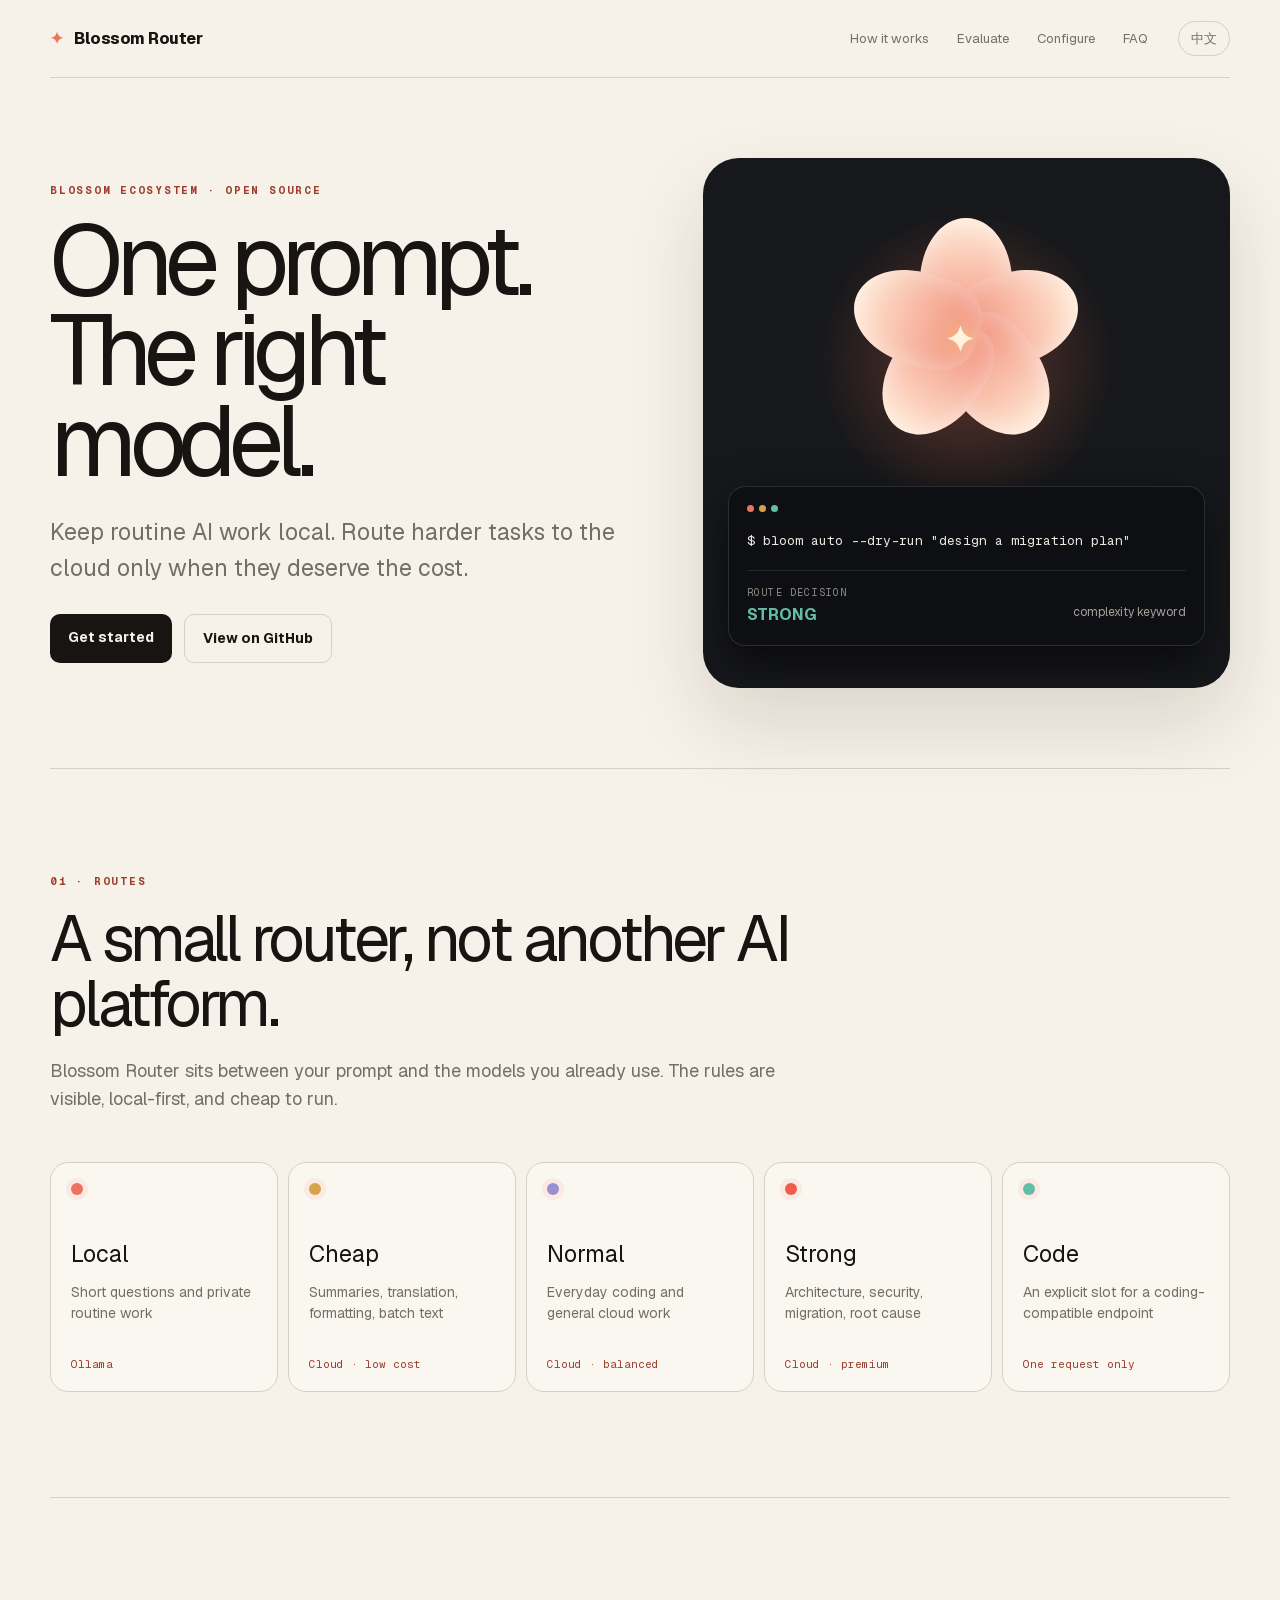
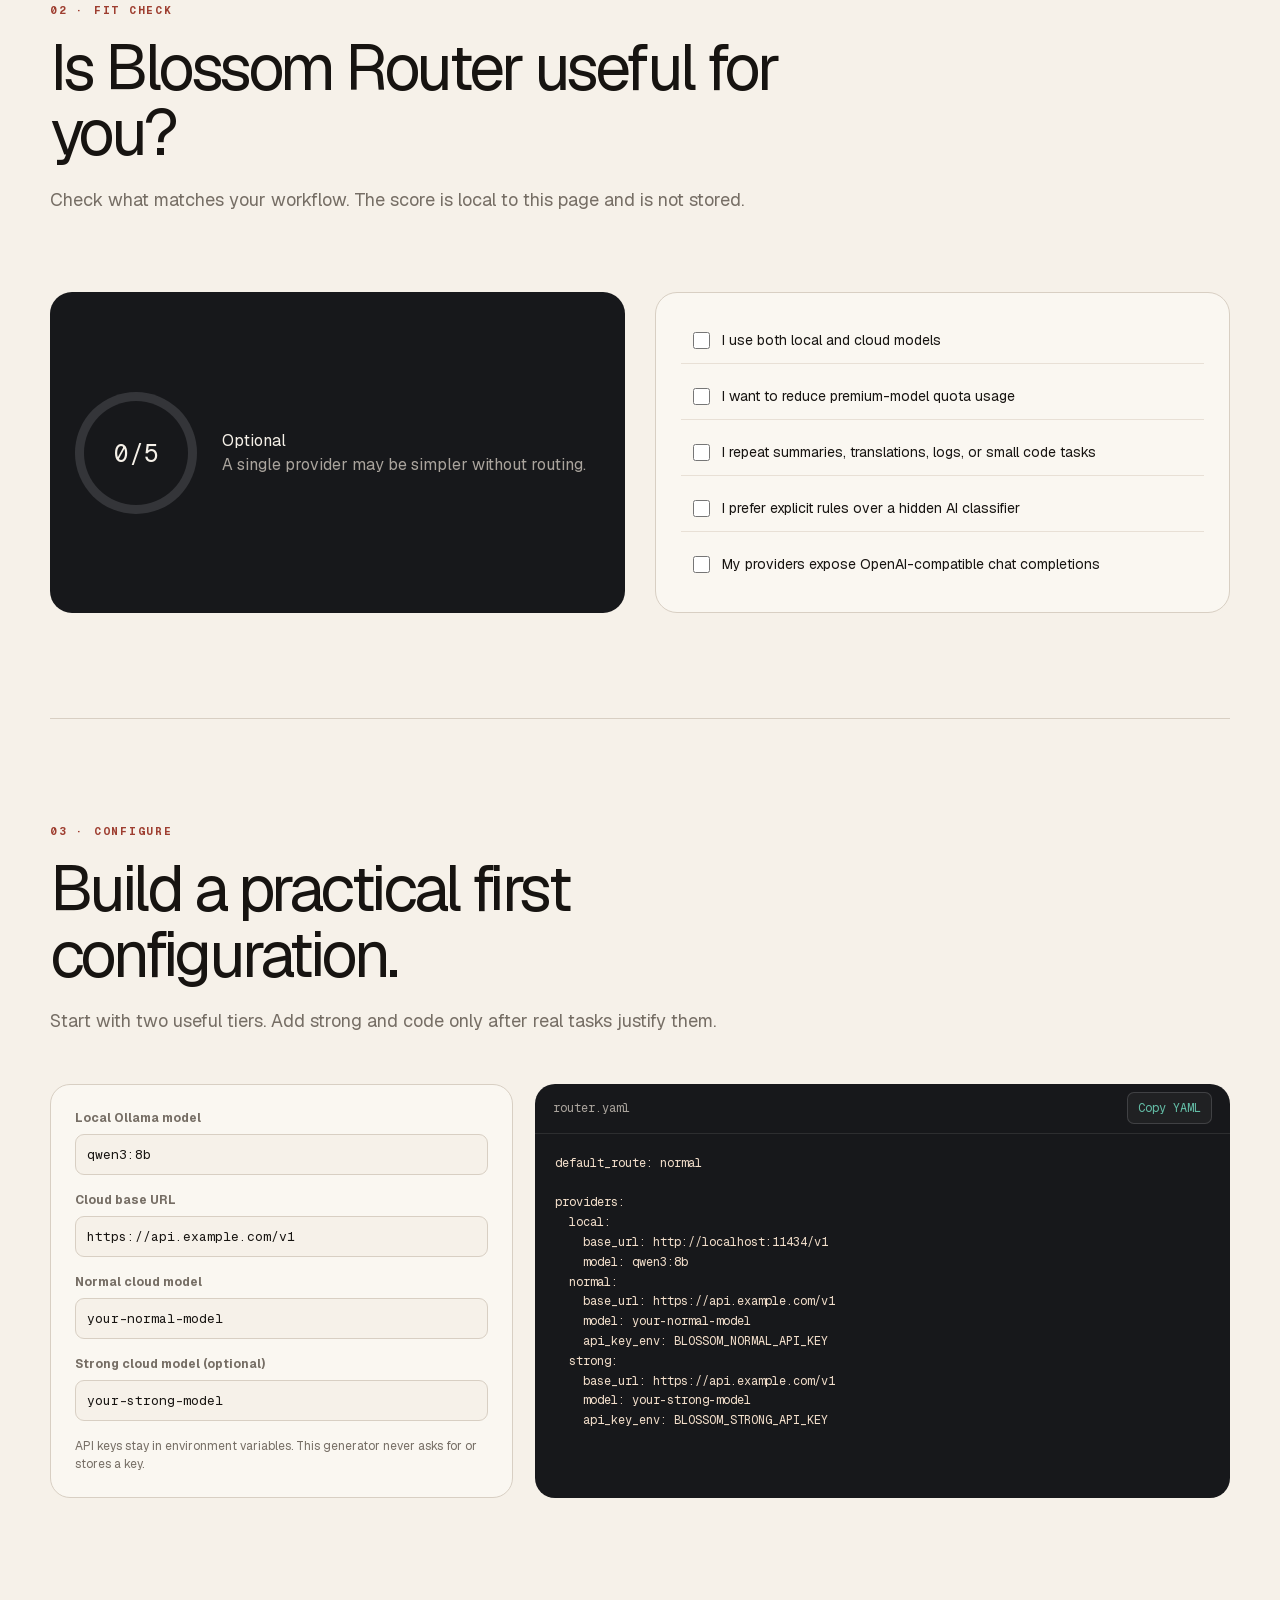
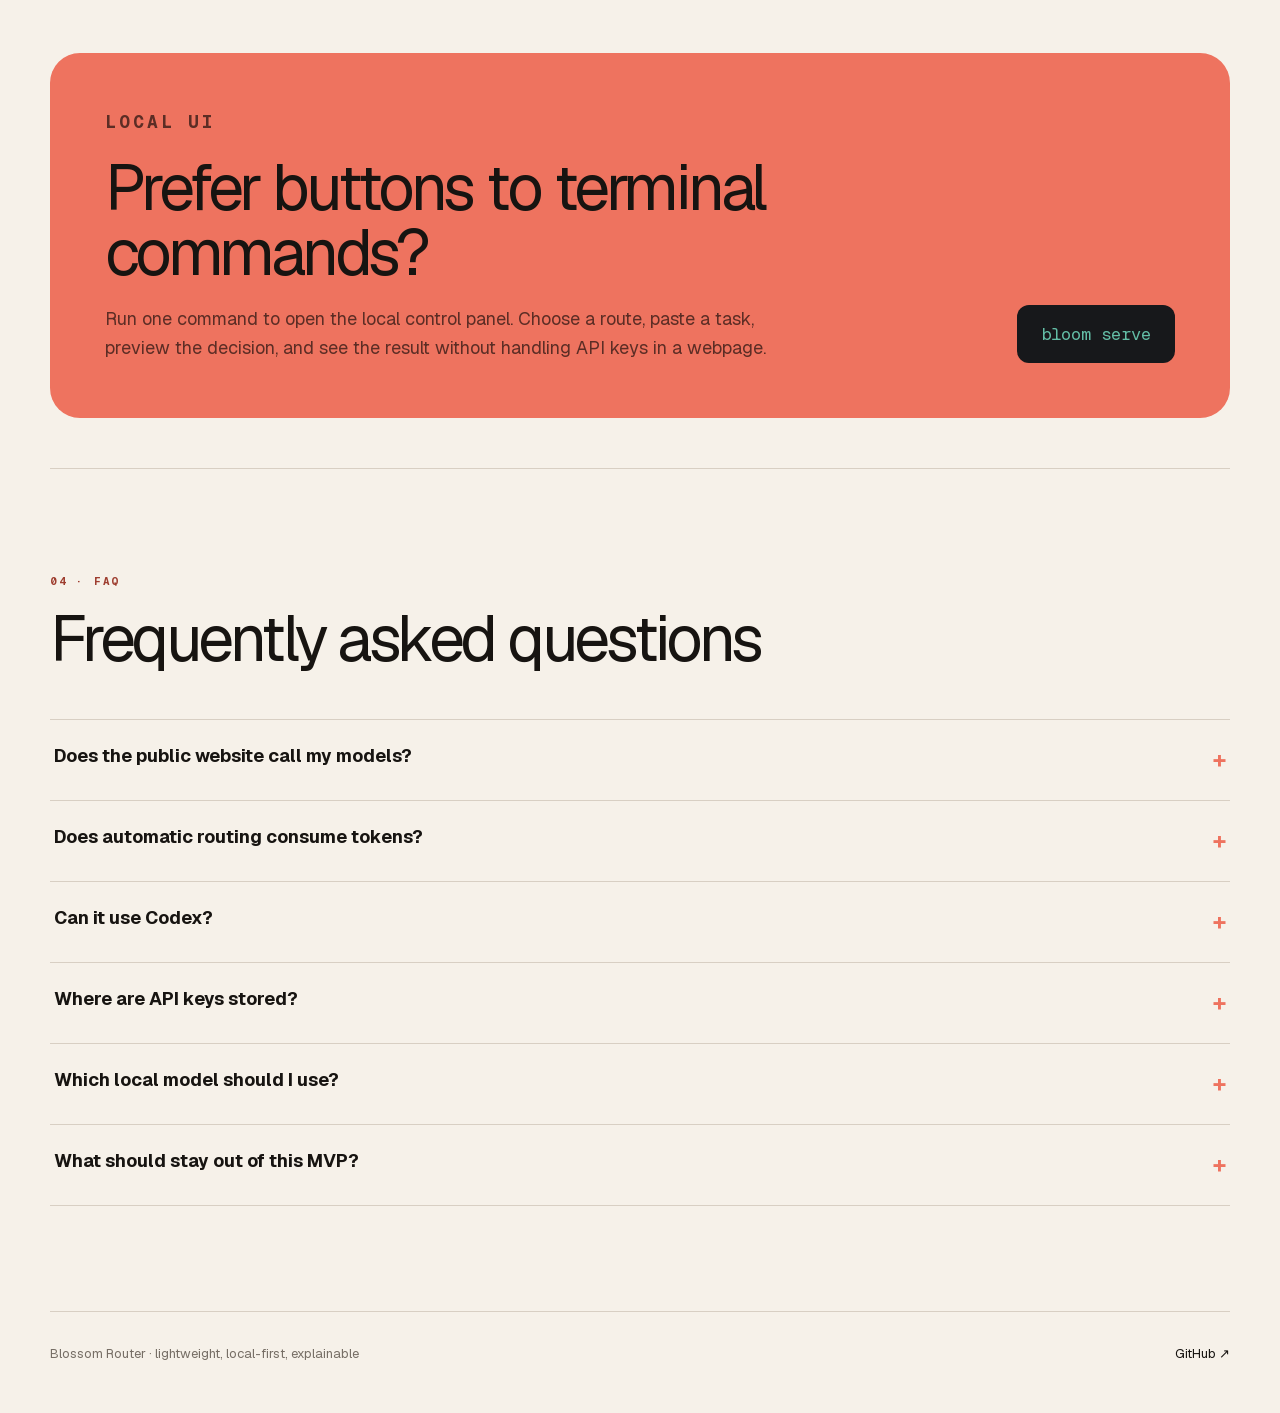
==== blossom-router/index.html @ 324991b4 "Publish Blossom Router project site" ====
<!DOCTYPE html><html lang="en"><head><meta charSet="utf-8"/><meta name="viewport" content="width=device-width, initial-scale=1"/><link rel="stylesheet" href="/blossom-router/assets/static/css/index.DLilrdnO.css" data-rsc-css-href="/blossom-router/assets/static/css/index.DLilrdnO.css" data-precedence="vite-rsc/importer-resources"/><link rel="modulepreload" fetchPriority="low" href="/blossom-router/assets/static/chunks/index-CbzUiJne.js"/><script src="/blossom-router/assets/static/chunks/rolldown-runtime-C60lm6uB.js" type="module" async=""></script><script src="/blossom-router/assets/static/chunks/framework-BgSIrAUN.js" type="module" async=""></script><link rel="modulepreload" href="/blossom-router/assets/static/chunks/layout-segment-context-Cdp6AWj8.js" crossorigin=""/><link rel="modulepreload" href="/blossom-router/assets/static/chunks/SitePage-BRQDLOly.js" crossorigin=""/><title>Blossom Router — One prompt. The right model.</title><meta name="description" content="A lightweight, local-first CLI that routes AI prompts across Ollama and configurable cloud models."/><meta property="og:title" content="Blossom Router"/><meta property="og:description" content="Route everyday AI work wisely."/><meta property="og:type" content="website"/><meta property="og:image" content="https://alanthssss.github.io/blossom-router/og.png"/><meta name="twitter:card" content="summary_large_image"/><meta name="twitter:title" content="Blossom Router"/><meta name="twitter:description" content="One prompt. The right model."/><meta name="twitter:image" content="https://alanthssss.github.io/blossom-router/og.png"/><script>Object.assign(((self[Symbol.for("vinext.navigationRuntime")]??={bootstrap:{routeManifest:null},functions:{}}).bootstrap.rsc??={rsc:[]}),{params:{},nav:{"pathname":"/","searchParams":[]}})</script><link rel="modulepreload" href="/blossom-router/assets/static/chunks/index-CbzUiJne.js" />
<link rel="preload" href="/blossom-router/assets/static/_vinext_fonts/geist-8ac0455e797f/geist-98bbbccb.woff2" as="font" type="font/woff2" crossorigin />
<link rel="preload" href="/blossom-router/assets/static/_vinext_fonts/geist-mono-00e989178794/geist-mono-013b2f2f.woff2" as="font" type="font/woff2" crossorigin />
<style data-vinext-fonts>/* cyrillic-ext */
@font-face {
  font-family: 'Geist';
  font-style: normal;
  font-weight: 100 900;
  font-display: swap;
  src: url(/blossom-router/assets/static/_vinext_fonts/geist-8ac0455e797f/geist-ff2310f5.woff2) format('woff2');
  unicode-range: U+0460-052F, U+1C80-1C8A, U+20B4, U+2DE0-2DFF, U+A640-A69F, U+FE2E-FE2F;
}
/* cyrillic */
@font-face {
  font-family: 'Geist';
  font-style: normal;
  font-weight: 100 900;
  font-display: swap;
  src: url(/blossom-router/assets/static/_vinext_fonts/geist-8ac0455e797f/geist-875ccdd4.woff2) format('woff2');
  unicode-range: U+0301, U+0400-045F, U+0490-0491, U+04B0-04B1, U+2116;
}
/* vietnamese */
@font-face {
  font-family: 'Geist';
  font-style: normal;
  font-weight: 100 900;
  font-display: swap;
  src: url(/blossom-router/assets/static/_vinext_fonts/geist-8ac0455e797f/geist-52306abf.woff2) format('woff2');
  unicode-range: U+0102-0103, U+0110-0111, U+0128-0129, U+0168-0169, U+01A0-01A1, U+01AF-01B0, U+0300-0301, U+0303-0304, U+0308-0309, U+0323, U+0329, U+1EA0-1EF9, U+20AB;
}
/* latin-ext */
@font-face {
  font-family: 'Geist';
  font-style: normal;
  font-weight: 100 900;
  font-display: swap;
  src: url(/blossom-router/assets/static/_vinext_fonts/geist-8ac0455e797f/geist-001175b1.woff2) format('woff2');
  unicode-range: U+0100-02BA, U+02BD-02C5, U+02C7-02CC, U+02CE-02D7, U+02DD-02FF, U+0304, U+0308, U+0329, U+1D00-1DBF, U+1E00-1E9F, U+1EF2-1EFF, U+2020, U+20A0-20AB, U+20AD-20C0, U+2113, U+2C60-2C7F, U+A720-A7FF;
}
/* latin */
@font-face {
  font-family: 'Geist';
  font-style: normal;
  font-weight: 100 900;
  font-display: swap;
  src: url(/blossom-router/assets/static/_vinext_fonts/geist-8ac0455e797f/geist-98bbbccb.woff2) format('woff2');
  unicode-range: U+0000-00FF, U+0131, U+0152-0153, U+02BB-02BC, U+02C6, U+02DA, U+02DC, U+0304, U+0308, U+0329, U+2000-206F, U+20AC, U+2122, U+2191, U+2193, U+2212, U+2215, U+FEFF, U+FFFD;
}

@font-face {
  font-family: 'Geist Fallback';
  src: local("Arial");
  ascent-override: 95.94%;
  descent-override: 28.16%;
  line-gap-override: 0.00%;
  size-adjust: 104.76%;
}

.__font_geist_1x7d0xu { font-family: 'Geist', 'Geist Fallback'; font-style: normal; }

.__variable_geist_1x7d0xu { --font-sans: 'Geist', 'Geist Fallback'; }

/* cyrillic-ext */
@font-face {
  font-family: 'Geist Mono';
  font-style: normal;
  font-weight: 100 900;
  font-display: swap;
  src: url(/blossom-router/assets/static/_vinext_fonts/geist-mono-00e989178794/geist-mono-f6b33328.woff2) format('woff2');
  unicode-range: U+0460-052F, U+1C80-1C8A, U+20B4, U+2DE0-2DFF, U+A640-A69F, U+FE2E-FE2F;
}
/* cyrillic */
@font-face {
  font-family: 'Geist Mono';
  font-style: normal;
  font-weight: 100 900;
  font-display: swap;
  src: url(/blossom-router/assets/static/_vinext_fonts/geist-mono-00e989178794/geist-mono-44e03052.woff2) format('woff2');
  unicode-range: U+0301, U+0400-045F, U+0490-0491, U+04B0-04B1, U+2116;
}
/* symbols2 */
@font-face {
  font-family: 'Geist Mono';
  font-style: normal;
  font-weight: 100 900;
  font-display: swap;
  src: url(/blossom-router/assets/static/_vinext_fonts/geist-mono-00e989178794/geist-mono-0638449e.woff2) format('woff2');
  unicode-range: U+2000-2001, U+2004-2008, U+200A, U+23B8-23BD, U+2500-259F;
}
/* vietnamese */
@font-face {
  font-family: 'Geist Mono';
  font-style: normal;
  font-weight: 100 900;
  font-display: swap;
  src: url(/blossom-router/assets/static/_vinext_fonts/geist-mono-00e989178794/geist-mono-971fb274.woff2) format('woff2');
  unicode-range: U+0102-0103, U+0110-0111, U+0128-0129, U+0168-0169, U+01A0-01A1, U+01AF-01B0, U+0300-0301, U+0303-0304, U+0308-0309, U+0323, U+0329, U+1EA0-1EF9, U+20AB;
}
/* latin-ext */
@font-face {
  font-family: 'Geist Mono';
  font-style: normal;
  font-weight: 100 900;
  font-display: swap;
  src: url(/blossom-router/assets/static/_vinext_fonts/geist-mono-00e989178794/geist-mono-44745446.woff2) format('woff2');
  unicode-range: U+0100-02BA, U+02BD-02C5, U+02C7-02CC, U+02CE-02D7, U+02DD-02FF, U+0304, U+0308, U+0329, U+1D00-1DBF, U+1E00-1E9F, U+1EF2-1EFF, U+2020, U+20A0-20AB, U+20AD-20C0, U+2113, U+2C60-2C7F, U+A720-A7FF;
}
/* latin */
@font-face {
  font-family: 'Geist Mono';
  font-style: normal;
  font-weight: 100 900;
  font-display: swap;
  src: url(/blossom-router/assets/static/_vinext_fonts/geist-mono-00e989178794/geist-mono-013b2f2f.woff2) format('woff2');
  unicode-range: U+0000-00FF, U+0131, U+0152-0153, U+02BB-02BC, U+02C6, U+02DA, U+02DC, U+0304, U+0308, U+0329, U+2000-206F, U+20AC, U+2122, U+2191, U+2193, U+2212, U+2215, U+FEFF, U+FFFD;
}

@font-face {
  font-family: 'Geist Mono Fallback';
  src: local("Arial");
  ascent-override: 74.67%;
  descent-override: 21.92%;
  line-gap-override: 0.00%;
  size-adjust: 134.59%;
}

.__font_geist_mono_0f4jdpq { font-family: 'Geist Mono', 'Geist Mono Fallback'; font-style: normal; }

.__variable_geist_mono_0f4jdpq { --font-mono: 'Geist Mono', 'Geist Mono Fallback'; }
</style>
</head><body class="__variable_geist_1x7d0xu __variable_geist_mono_0f4jdpq"><main><nav class="nav shell"><a class="brand" href="/blossom-router/"><span>✦</span> Blossom Router</a><div class="navlinks"><a href="#how">How it works</a><a href="#evaluate">Evaluate</a><a href="#configure">Configure</a><a href="#faq">FAQ</a></div><a class="language" href="/blossom-router/zh/">中文</a></nav><section class="hero shell"><div class="hero-copy"><p class="eyebrow">BLOSSOM ECOSYSTEM · OPEN SOURCE</p><h1><span>One prompt.</span><span>The right model.</span></h1><p class="lead">Keep routine AI work local. Route harder tasks to the cloud only when they deserve the cost.</p><div class="hero-actions"><a class="button primary" href="#configure">Get started</a><a class="button secondary" href="https://github.com/keyscome/blossom-router">View on GitHub</a></div></div><div class="route-demo"><div class="flower" aria-hidden="true"><i></i><i></i><i></i><i></i><i></i><b>✦</b></div><div class="terminal"><div class="terminal-top"><span></span><span></span><span></span></div><code>$ <!-- -->bloom auto --dry-run &quot;design a migration plan&quot;</code><div class="decision"><small>ROUTE DECISION</small><strong>strong</strong><span>complexity keyword</span></div></div></div></section><section id="how" class="section shell"><div class="section-heading"><p class="eyebrow">01 · ROUTES</p><h2>A small router, not another AI platform.</h2><p>Blossom Router sits between your prompt and the models you already use. The rules are visible, local-first, and cheap to run.</p></div><div class="route-grid"><article><span class="route-dot r0"></span><h3>Local</h3><p>Short questions and private routine work</p><small>Ollama</small></article><article><span class="route-dot r1"></span><h3>Cheap</h3><p>Summaries, translation, formatting, batch text</p><small>Cloud · low cost</small></article><article><span class="route-dot r2"></span><h3>Normal</h3><p>Everyday coding and general cloud work</p><small>Cloud · balanced</small></article><article><span class="route-dot r3"></span><h3>Strong</h3><p>Architecture, security, migration, root cause</p><small>Cloud · premium</small></article><article><span class="route-dot r4"></span><h3>Code</h3><p>An explicit slot for a coding-compatible endpoint</p><small>One request only</small></article></div></section><section id="evaluate" class="section shell split"><div class="section-heading"><p class="eyebrow">02 · FIT CHECK</p><h2>Is Blossom Router useful for you?</h2><p>Check what matches your workflow. The score is local to this page and is not stored.</p></div><div class="score-card"><div class="score-ring" style="--score:0%"><strong>0<!-- -->/5</strong></div><div><h3>Optional</h3><p>A single provider may be simpler without routing.</p></div></div><div class="checklist"><label><input type="checkbox"/><span>I use both local and cloud models</span></label><label><input type="checkbox"/><span>I want to reduce premium-model quota usage</span></label><label><input type="checkbox"/><span>I repeat summaries, translations, logs, or small code tasks</span></label><label><input type="checkbox"/><span>I prefer explicit rules over a hidden AI classifier</span></label><label><input type="checkbox"/><span>My providers expose OpenAI-compatible chat completions</span></label></div></section><section id="configure" class="section shell"><div class="section-heading"><p class="eyebrow">03 · CONFIGURE</p><h2>Build a practical first configuration.</h2><p>Start with two useful tiers. Add strong and code only after real tasks justify them.</p></div><div class="config-grid"><div class="config-form"><label>Local Ollama model<input value="qwen3:8b"/></label><label>Cloud base URL<input value="https://api.example.com/v1"/></label><label>Normal cloud model<input value="your-normal-model"/></label><label>Strong cloud model (optional)<input value="your-strong-model"/></label><p>API keys stay in environment variables. This generator never asks for or stores a key.</p></div><div class="code-card"><div class="code-head"><span>router.yaml</span><button>Copy YAML</button></div><pre>default_route: normal

providers:
  local:
    base_url: http://localhost:11434/v1
    model: qwen3:8b
  normal:
    base_url: https://api.example.com/v1
    model: your-normal-model
    api_key_env: BLOSSOM_NORMAL_API_KEY
  strong:
    base_url: https://api.example.com/v1
    model: your-strong-model
    api_key_env: BLOSSOM_STRONG_API_KEY</pre></div></div></section><section class="local-ui shell"><div><p class="eyebrow">LOCAL UI</p><h2>Prefer buttons to terminal commands?</h2><p>Run one command to open the local control panel. Choose a route, paste a task, preview the decision, and see the result without handling API keys in a webpage.</p></div><code>bloom serve</code></section><section id="faq" class="section shell"><div class="section-heading"><p class="eyebrow">04 · FAQ</p><h2>Frequently asked questions</h2></div><div class="faq-list"><details><summary>Does the public website call my models?</summary><p>No. The public site only explains and generates configuration text. Run bloom serve for the local operating UI.</p></details><details><summary>Does automatic routing consume tokens?</summary><p>No. The MVP uses deterministic keyword and length rules. Dry-run never calls a provider.</p></details><details><summary>Can it use Codex?</summary><p>The code slot accepts a configurable OpenAI-compatible chat-completions endpoint. It does not assume a proprietary transport.</p></details><details><summary>Where are API keys stored?</summary><p>Use environment variables referenced by api_key_env. Keys are not compiled into bloom or exposed to the browser UI.</p></details><details><summary>Which local model should I use?</summary><p>Choose a Qwen or other Ollama model that fits your Mac memory. Use a model you already run reliably before chasing benchmarks.</p></details><details><summary>What should stay out of this MVP?</summary><p>RAG, MCP, databases, agent frameworks, hidden retries, and automatic fallback remain deferred until actual usage proves a need.</p></details></div></section><footer class="shell"><span>Blossom Router · lightweight, local-first, explainable</span><a href="https://github.com/keyscome/blossom-router">GitHub ↗</a></footer></main><script type="module" src="/blossom-router/assets/static/chunks/index-CbzUiJne.js" id="_R_" async=""></script><script>((self[Symbol.for("vinext.navigationRuntime")]??={bootstrap:{routeManifest:null},functions:{}}).bootstrap.rsc??={rsc:[]}).rsc.push("2:I[\"8c0f216c4604\",[],\"Children\",1]\n")</script><script>((self[Symbol.for("vinext.navigationRuntime")]??={bootstrap:{routeManifest:null},functions:{}}).bootstrap.rsc??={rsc:[]}).rsc.push("3:I[\"593f344dc510\",[],\"GlobalErrorBoundary\",1]\n")</script><script>((self[Symbol.for("vinext.navigationRuntime")]??={bootstrap:{routeManifest:null},functions:{}}).bootstrap.rsc??={rsc:[]}).rsc.push("4:I[\"0b874ad30386\",[],\"default\",1]\n")</script><script>((self[Symbol.for("vinext.navigationRuntime")]??={bootstrap:{routeManifest:null},functions:{}}).bootstrap.rsc??={rsc:[]}).rsc.push("5:I[\"593f344dc510\",[],\"ErrorBoundary\",1]\n")</script><script>((self[Symbol.for("vinext.navigationRuntime")]??={bootstrap:{routeManifest:null},functions:{}}).bootstrap.rsc??={rsc:[]}).rsc.push("6:I[\"15c18cfaeeff\",[],\"LayoutSegmentProvider\",1]\n")</script><script>((self[Symbol.for("vinext.navigationRuntime")]??={bootstrap:{routeManifest:null},functions:{}}).bootstrap.rsc??={rsc:[]}).rsc.push("7:I[\"8c0f216c4604\",[],\"Slot\",1]\n")</script><script>((self[Symbol.for("vinext.navigationRuntime")]??={bootstrap:{routeManifest:null},functions:{}}).bootstrap.rsc??={rsc:[]}).rsc.push("8:I[\"9276801271d6\",[],\"AppRouterScrollTarget\",1]\n")</script><script>((self[Symbol.for("vinext.navigationRuntime")]??={bootstrap:{routeManifest:null},functions:{}}).bootstrap.rsc??={rsc:[]}).rsc.push("9:I[\"593f344dc510\",[],\"RedirectBoundary\",1]\n")</script><script>((self[Symbol.for("vinext.navigationRuntime")]??={bootstrap:{routeManifest:null},functions:{}}).bootstrap.rsc??={rsc:[]}).rsc.push(":HL[\"/blossom-router/assets/static/css/index.DLilrdnO.css\",\"style\"     ]\n")</script><script>((self[Symbol.for("vinext.navigationRuntime")]??={bootstrap:{routeManifest:null},functions:{}}).bootstrap.rsc??={rsc:[]}).rsc.push("0:{\"__route\":\"route:/\",\"__interceptionContext\":null,\"__layoutIds\":[\"layout:/\"],\"__rootLayout\":\"/\",\"__sourcePage\":\"/page\",\"page:/\":\"$L1\",\"layout:/\":[[[[\"$\",\"link\",\"css:/blossom-router/assets/static/css/index.DLilrdnO.css\",{\"rel\":\"stylesheet\",\"precedence\":\"vite-rsc/importer-resources\",\"href\":\"/blossom-router/assets/static/css/index.DLilrdnO.css\",\"data-rsc-css-href\":\"/blossom-router/assets/static/css/index.DLilrdnO.css\"}],\"$undefined\"],[\"$\",\"html\",null,{\"lang\":\"en\",\"children\":[\"$\",\"body\",null,{\"className\":\"__variable_geist_1x7d0xu __variable_geist_mono_0f4jdpq\",\"children\":[\"$\",\"$L2\",null,{}]}]}]],null],\"route:/\":[[[\"$\",\"meta\",null,{\"charSet\":\"utf-8\"}],[[\"$\",\"title\",\"0\",{\"children\":\"Blossom Router — One prompt. The right model.\"}],[\"$\",\"meta\",\"1\",{\"name\":\"description\",\"content\":\"A lightweight, local-first CLI that routes AI prompts across Ollama and configurable cloud models.\"}],[\"$\",\"meta\",\"2\",{\"property\":\"og:title\",\"content\":\"Blossom Router\"}],[\"$\",\"meta\",\"3\",{\"property\":\"og:description\",\"content\":\"Route everyday AI work wisely.\"}],[\"$\",\"meta\",\"4\",{\"property\":\"og:type\",\"content\":\"website\"}],[\"$\",\"meta\",\"5\",{\"property\":\"og:image\",\"content\":\"https://alanthssss.github.io/blossom-router/og.png\"}],[\"$\",\"meta\",\"6\",{\"name\":\"twitter:card\",\"content\":\"summary_large_image\"}],[\"$\",\"meta\",\"7\",{\"name\":\"twitter:title\",\"content\":\"Blossom Router\"}],[\"$\",\"meta\",\"8\",{\"name\":\"twitter:description\",\"content\":\"One prompt. The right model.\"}],[\"$\",\"meta\",\"9\",{\"name\":\"twitter:image\",\"content\":\"https://alanthssss.github.io/blossom-router/og.png\"}]],[[\"$\",\"meta\",\"0\",{\"name\":\"viewport\",\"content\":\"width=device-width, initial-scale=1\"}]]],[\"$\",\"$L3\",null,{\"fallback\":\"$4\",\"children\":[\"$\",\"$L5\",null,{\"fallback\":\"$4\",\"children\":[\"$\",\"$L6\",null,{\"providerId\":\"layout:/\",\"segmentMap\":{\"children\":[]},\"children\":[\"$\",\"$L7\",null,{\"id\":\"layout:/\",\"parallelSlots\":\"$undefined\",\"children\":[\"$\",\"$L8\",null,{\"children\":[\"$\",\"$L9\",null,{\"children\":[[\"$\",\"$L6\",null,{\"providerId\":\"page:/\",\"segmentMap\":{\"children\":[\"__PAGE__\"]},\"children\":[\"$\",\"$L7\",null,{\"id\":\"page:/\"}]}],null]}]}]}]}]}]}],null,null],\"__layoutFlags\":{\"layout:/\":\"s\"},\"__artifactCompatibility\":{\"schemaVersion\":1,\"graphVersion\":\"app-route-graph:1177fd80f83fa7b0\",\"deploymentVersion\":\"a02fd859-e982-4a7d-9ae8-39836b4b7b36\",\"appElementsSchemaVersion\":1,\"rscPayloadSchemaVersion\":1,\"rootBoundaryId\":\"/\",\"renderEpoch\":null},\"__renderObservation\":{\"schemaVersion\":1,\"output\":{\"kind\":\"app-rsc\",\"mountedSlotsFingerprint\":null,\"renderEpoch\":null,\"rootBoundaryId\":\"/\",\"routeId\":\"route:/\"},\"completeness\":\"partial\",\"boundaryOutcome\":{\"kind\":\"unknown\"},\"requestApis\":[{\"kind\":\"connection\",\"status\":\"unknown\"},{\"kind\":\"cookies\",\"status\":\"unknown\"},{\"kind\":\"draftMode\",\"status\":\"unknown\"},{\"kind\":\"headers\",\"status\":\"unknown\"},{\"kind\":\"params\",\"status\":\"unknown\"},{\"kind\":\"searchParams\",\"status\":\"unknown\"}],\"dynamicFetches\":[],\"cacheTags\":[\"/\",\"_N_T_/\",\"_N_T_/index\",\"_N_T_/layout\",\"_N_T_/page\"],\"pathTags\":[\"/\"],\"cacheability\":\"unknown\",\"downgrade\":{\"target\":\"freshRender\",\"reasons\":[{\"code\":\"CP_DOWNGRADE_CACHEABILITY_UNKNOWN\",\"target\":\"freshRender\"},{\"code\":\"CP_DOWNGRADE_INCOMPLETE_OBSERVATION\",\"completeness\":\"partial\",\"target\":\"freshRender\"},{\"code\":\"CP_DOWNGRADE_UNKNOWN_REQUEST_API\",\"requestApi\":\"connection\",\"target\":\"freshRender\"},{\"code\":\"CP_DOWNGRADE_UNKNOWN_REQUEST_API\",\"requestApi\":\"cookies\",\"target\":\"freshRender\"},{\"code\":\"CP_DOWNGRADE_UNKNOWN_REQUEST_API\",\"requestApi\":\"draftMode\",\"target\":\"freshRender\"},{\"code\":\"CP_DOWNGRADE_UNKNOWN_REQUEST_API\",\"requestApi\":\"headers\",\"target\":\"freshRender\"},{\"code\":\"CP_DOWNGRADE_UNKNOWN_REQUEST_API\",\"requestApi\":\"params\",\"target\":\"freshRender\"},{\"code\":\"CP_DOWNGRADE_UNKNOWN_REQUEST_API\",\"requestApi\":\"searchParams\",\"target\":\"freshRender\"}],\"fallback\":{\"kind\":\"breakerFallback\",\"code\":\"CP_PRIVATE_DYNAMIC_DOWNGRADE\",\"mode\":\"renderFresh\",\"scope\":\"affectedOutput\",\"fields\":{\"reasonCodes\":[\"CP_DOWNGRADE_CACHEABILITY_UNKNOWN\",\"CP_DOWNGRADE_INCOMPLETE_OBSERVATION\",\"CP_DOWNGRADE_UNKNOWN_REQUEST_API\",\"CP_DOWNGRADE_UNKNOWN_REQUEST_API\",\"CP_DOWNGRADE_UNKNOWN_REQUEST_API\",\"CP_DOWNGRADE_UNKNOWN_REQUEST_API\",\"CP_DOWNGRADE_UNKNOWN_REQUEST_API\",\"CP_DOWNGRADE_UNKNOWN_REQUEST_API\"],\"target\":\"freshRender\"}},\"isPublicCacheCandidate\":false}}}\n")</script><script>((self[Symbol.for("vinext.navigationRuntime")]??={bootstrap:{routeManifest:null},functions:{}}).bootstrap.rsc??={rsc:[]}).rsc.push("a:I[\"46693a1ec2dd\",[],\"SitePage\",1]\n")</script><script>((self[Symbol.for("vinext.navigationRuntime")]??={bootstrap:{routeManifest:null},functions:{}}).bootstrap.rsc??={rsc:[]}).rsc.push("1:[\"$\",\"$La\",null,{\"locale\":\"en\"}]\n")</script><script>Object.assign(((self[Symbol.for("vinext.navigationRuntime")]??={bootstrap:{routeManifest:null},functions:{}}).bootstrap.rsc??={rsc:[]}),{"initialCacheKind":"static"});((self[Symbol.for("vinext.navigationRuntime")]??={bootstrap:{routeManifest:null},functions:{}}).bootstrap.rsc??={rsc:[]}).done=true</script></body></html>
---- blossom-router/assets/static/css/index.DLilrdnO.css ----
/*! tailwindcss v4.2.1 | MIT License | https://tailwindcss.com */
@layer theme{:root,:host{--font-sans:ui-sans-serif, system-ui, sans-serif, "Apple Color Emoji", "Segoe UI Emoji", "Segoe UI Symbol", "Noto Color Emoji";--font-mono:ui-monospace, SFMono-Regular, Menlo, Monaco, Consolas, "Liberation Mono", "Courier New", monospace;--spacing:.25rem;--default-font-family:var(--font-sans);--default-mono-font-family:var(--font-mono)}}@layer base{*,:after,:before{box-sizing:border-box;border:0 solid;margin:0;padding:0}::backdrop{box-sizing:border-box;border:0 solid;margin:0;padding:0}::file-selector-button{box-sizing:border-box;border:0 solid;margin:0;padding:0}html,:host{-webkit-text-size-adjust:100%;tab-size:4;line-height:1.5;font-family:var(--default-font-family,ui-sans-serif, system-ui, sans-serif, "Apple Color Emoji", "Segoe UI Emoji", "Segoe UI Symbol", "Noto Color Emoji");font-feature-settings:var(--default-font-feature-settings,normal);font-variation-settings:var(--default-font-variation-settings,normal);-webkit-tap-highlight-color:transparent}hr{height:0;color:inherit;border-top-width:1px}abbr:where([title]){-webkit-text-decoration:underline dotted;text-decoration:underline dotted}h1,h2,h3,h4,h5,h6{font-size:inherit;font-weight:inherit}a{color:inherit;-webkit-text-decoration:inherit;-webkit-text-decoration:inherit;-webkit-text-decoration:inherit;-webkit-text-decoration:inherit;text-decoration:inherit}b,strong{font-weight:bolder}code,kbd,samp,pre{font-family:var(--default-mono-font-family,ui-monospace, SFMono-Regular, Menlo, Monaco, Consolas, "Liberation Mono", "Courier New", monospace);font-feature-settings:var(--default-mono-font-feature-settings,normal);font-variation-settings:var(--default-mono-font-variation-settings,normal);font-size:1em}small{font-size:80%}sub,sup{vertical-align:baseline;font-size:75%;line-height:0;position:relative}sub{bottom:-.25em}sup{top:-.5em}table{text-indent:0;border-color:inherit;border-collapse:collapse}:-moz-focusring{outline:auto}progress{vertical-align:baseline}summary{display:list-item}ol,ul,menu{list-style:none}img,svg,video,canvas,audio,iframe,embed,object{vertical-align:middle;display:block}img,video{max-width:100%;height:auto}button,input,select,optgroup,textarea{font:inherit;font-feature-settings:inherit;font-variation-settings:inherit;letter-spacing:inherit;color:inherit;opacity:1;background-color:#0000;border-radius:0}::file-selector-button{font:inherit;font-feature-settings:inherit;font-variation-settings:inherit;letter-spacing:inherit;color:inherit;opacity:1;background-color:#0000;border-radius:0}:where(select:is([multiple],[size])) optgroup{font-weight:bolder}:where(select:is([multiple],[size])) optgroup option{padding-inline-start:20px}::file-selector-button{margin-inline-end:4px}::placeholder{opacity:1}@supports (not ((-webkit-appearance:-apple-pay-button))) or (contain-intrinsic-size:1px){::placeholder{color:currentColor}@supports (color:color-mix(in lab, red, red)){::placeholder{color:color-mix(in oklab, currentcolor 50%, transparent)}}}textarea{resize:vertical}::-webkit-search-decoration{-webkit-appearance:none}::-webkit-date-and-time-value{min-height:1lh;text-align:inherit}::-webkit-datetime-edit{display:inline-flex}::-webkit-datetime-edit-fields-wrapper{padding:0}::-webkit-datetime-edit{padding-block:0}::-webkit-datetime-edit-year-field{padding-block:0}::-webkit-datetime-edit-month-field{padding-block:0}::-webkit-datetime-edit-day-field{padding-block:0}::-webkit-datetime-edit-hour-field{padding-block:0}::-webkit-datetime-edit-minute-field{padding-block:0}::-webkit-datetime-edit-second-field{padding-block:0}::-webkit-datetime-edit-millisecond-field{padding-block:0}::-webkit-datetime-edit-meridiem-field{padding-block:0}::-webkit-calendar-picker-indicator{line-height:1}:-moz-ui-invalid{box-shadow:none}button,input:where([type=button],[type=reset],[type=submit]){-webkit-appearance:button;appearance:button}::file-selector-button{-webkit-appearance:button;appearance:button}::-webkit-inner-spin-button{height:auto}::-webkit-outer-spin-button{height:auto}[hidden]:where(:not([hidden=until-found])){display:none!important}}@layer components;@layer utilities{.start{inset-inline-start:var(--spacing)}.hidden{display:none}}:root{--ink:#171411;--paper:#f6f1e9;--muted:#766e65;--line:#d8cfc3;--coral:#ee735f;--coral-dark:#9e3e30;--mint:#63bda6;--gold:#d6a24e;--night:#17181b}*{box-sizing:border-box}html{scroll-behavior:smooth}body{background:var(--paper);color:var(--ink);font-family:var(--font-sans),"PingFang SC",sans-serif;margin:0}.shell{width:min(1180px,100% - 40px);margin-inline:auto}.nav{border-bottom:1px solid var(--line);align-items:center;gap:30px;height:78px;display:flex}.brand{color:var(--ink);letter-spacing:-.03em;font-weight:750;text-decoration:none}.brand span{color:var(--coral);margin-right:8px}.navlinks{gap:28px;margin-left:auto;display:flex}.navlinks a,.language{color:var(--muted);font-size:13px;text-decoration:none}.language{border:1px solid var(--line);border-radius:999px;padding:7px 12px}.hero{grid-template-columns:1.05fr .95fr;align-items:center;gap:70px;min-height:690px;padding-block:70px;display:grid}.eyebrow{font:700 11px var(--font-mono),monospace;letter-spacing:.16em;color:var(--coral-dark);text-transform:uppercase;margin:0 0 18px}h1{letter-spacing:-.075em;max-width:780px;margin:0;font-size:clamp(54px,7.8vw,106px);line-height:.91}h1 span{display:block}.lead{color:var(--muted);max-width:620px;margin:28px 0;font-size:clamp(18px,2vw,23px);line-height:1.55}.hero-actions{gap:12px;display:flex}.button{border-radius:10px;padding:13px 18px;font-size:14px;font-weight:700;text-decoration:none;display:inline-flex}.button.primary{background:var(--ink);color:var(--paper)}.button.secondary{border:1px solid var(--line);color:var(--ink)}.route-demo{background:radial-gradient(circle at 50% 38%,#63362c 0,transparent 35%),var(--night);border-radius:36px;justify-content:center;align-items:center;min-height:530px;display:flex;position:relative;overflow:hidden;box-shadow:0 35px 80px #34211722}.flower{width:240px;height:240px;position:absolute;top:56px}.flower i{transform-origin:50% 116px;background:linear-gradient(#ffe7d3,#f18b75);border-radius:70% 70% 50% 50%;width:92px;height:128px;position:absolute;top:4px;left:74px;box-shadow:inset 0 0 30px #fff8}.flower i:nth-child(2){transform:rotate(72deg)}.flower i:nth-child(3){transform:rotate(144deg)}.flower i:nth-child(4){transform:rotate(216deg)}.flower i:nth-child(5){transform:rotate(288deg)}.flower b{color:#fff5dd;text-shadow:0 0 20px #ffd57c;font-size:35px;position:absolute;top:100px;left:99px}.terminal{z-index:2;color:#eee9df;background:#0d0f12e8;border:1px solid #ffffff20;border-radius:17px;width:calc(100% - 50px);padding:18px;position:absolute;bottom:42px;box-shadow:0 18px 45px #0009}.terminal-top{gap:5px;margin-bottom:16px;display:flex}.terminal-top span{background:var(--coral);border-radius:50%;width:7px;height:7px}.terminal-top span:nth-child(2){background:var(--gold)}.terminal-top span:nth-child(3){background:var(--mint)}.terminal code{font:13px/1.6 var(--font-mono),monospace}.decision{border-top:1px solid #ffffff18;grid-template-columns:1fr auto;gap:4px;margin-top:18px;padding-top:15px;display:grid}.decision small{color:#928d85;font:10px var(--font-mono),monospace;letter-spacing:.12em;grid-column:1/-1}.decision strong{color:var(--mint);text-transform:uppercase}.decision span{color:#a7a199;font-size:12px}.section{border-top:1px solid var(--line);padding-block:105px}.section-heading{max-width:770px;margin-bottom:48px}.section h2,.local-ui h2{letter-spacing:-.055em;margin:0 0 20px;font-size:clamp(36px,5vw,64px);line-height:1.02}.section-heading>p:last-child,.local-ui p{color:var(--muted);font-size:18px;line-height:1.6}.route-grid{grid-template-columns:repeat(5,1fr);gap:10px;display:grid}.route-grid article{border:1px solid var(--line);background:#faf7f1;border-radius:18px;flex-direction:column;min-height:230px;padding:20px;display:flex}.route-dot{background:var(--coral);border-radius:50%;width:12px;height:12px;box-shadow:0 0 0 5px #ee735f1a}.route-dot.r1{background:var(--gold)}.route-dot.r2{background:#9b8fd0}.route-dot.r3{background:#f05c4a}.route-dot.r4{background:var(--mint)}.route-grid h3{margin:42px 0 10px;font-size:23px}.route-grid p{color:var(--muted);margin:0;font-size:14px;line-height:1.5}.route-grid small{color:var(--coral-dark);font:11px var(--font-mono),monospace;margin-top:auto}.split{grid-template-columns:1fr 1fr;gap:30px;display:grid}.split .section-heading{grid-column:1/-1}.score-card,.checklist{border-radius:22px;padding:25px}.score-card{background:var(--night);color:var(--paper);align-items:center;gap:25px;display:flex}.score-card p{color:#aaa49d;line-height:1.55}.score-ring{--score:0%;aspect-ratio:1;background:conic-gradient(var(--coral) var(--score),#343539 0);border-radius:50%;flex:none;place-items:center;width:122px;display:grid;position:relative}.score-ring:after{content:"";background:var(--night);border-radius:50%;position:absolute;inset:9px}.score-ring strong{z-index:1;font:25px var(--font-mono),monospace}.checklist{border:1px solid var(--line);background:#faf7f1;gap:10px;display:grid}.checklist label{border-bottom:1px solid #e8e0d6;align-items:center;gap:12px;padding:12px;font-size:14px;display:flex}.checklist label:last-child{border:0}.checklist input{accent-color:var(--coral);width:17px;height:17px}.config-grid{grid-template-columns:.8fr 1.2fr;gap:22px;display:grid}.config-form{border:1px solid var(--line);background:#faf7f1;border-radius:20px;gap:16px;padding:24px;display:grid}.config-form label{color:var(--muted);font-size:12px;font-weight:700}.config-form input{border:1px solid var(--line);background:var(--paper);width:100%;font:13px var(--font-mono),monospace;color:var(--ink);border-radius:9px;margin-top:7px;padding:11px;display:block}.config-form p{color:var(--muted);font-size:12px;line-height:1.5}.code-card{background:var(--night);color:#eee9df;border-radius:20px;overflow:hidden}.code-head{height:50px;font:12px var(--font-mono),monospace;color:#aaa49d;border-bottom:1px solid #ffffff18;justify-content:space-between;align-items:center;padding:0 18px;display:flex}.code-head button{color:var(--mint);cursor:pointer;background:#ffffff0a;border:1px solid #ffffff25;border-radius:7px;padding:7px 10px}.code-card pre{white-space:pre-wrap;font:12px/1.65 var(--font-mono),monospace;color:#f3dfcb;margin:0;padding:20px}.local-ui{background:var(--coral);border-radius:30px;justify-content:space-between;align-items:flex-end;gap:40px;margin-block:50px;padding:55px;display:flex}.local-ui>div{max-width:700px}.local-ui p{color:#5c2d25}.local-ui code{background:var(--night);color:var(--mint);font:17px var(--font-mono),monospace;white-space:nowrap;border-radius:12px;padding:18px 24px}.faq-list{border-top:1px solid var(--line)}details{border-bottom:1px solid var(--line);padding:22px 4px}summary{cursor:pointer;justify-content:space-between;font-size:18px;font-weight:700;list-style:none;display:flex}summary:after{content:"+";color:var(--coral);font-size:24px}details[open] summary:after{content:"−"}details p{color:var(--muted);max-width:800px;line-height:1.65}footer{border-top:1px solid var(--line);color:var(--muted);justify-content:space-between;padding:32px 0 50px;font-size:13px;display:flex}footer a{color:var(--ink)}@media (max-width:900px){.navlinks{display:none}.hero{grid-template-columns:1fr;padding-top:50px}.route-demo{min-height:510px}.route-grid{grid-template-columns:repeat(2,1fr)}.split,.config-grid{grid-template-columns:1fr}.local-ui{flex-direction:column;align-items:flex-start}}@media (max-width:560px){.shell{width:min(100% - 24px,1180px)}.nav{height:65px}.hero{gap:35px;min-height:0}.route-demo{border-radius:24px;min-height:460px}.flower{transform:scale(.82)}.terminal{bottom:24px}.section{padding-block:75px}.route-grid{grid-template-columns:1fr}.score-card{flex-direction:column;align-items:flex-start}.local-ui{border-radius:22px;padding:30px 22px}.local-ui code{text-align:center;width:100%}.config-form,.code-card{min-width:0}.code-card pre{overflow:auto}.hero-actions{flex-wrap:wrap}}
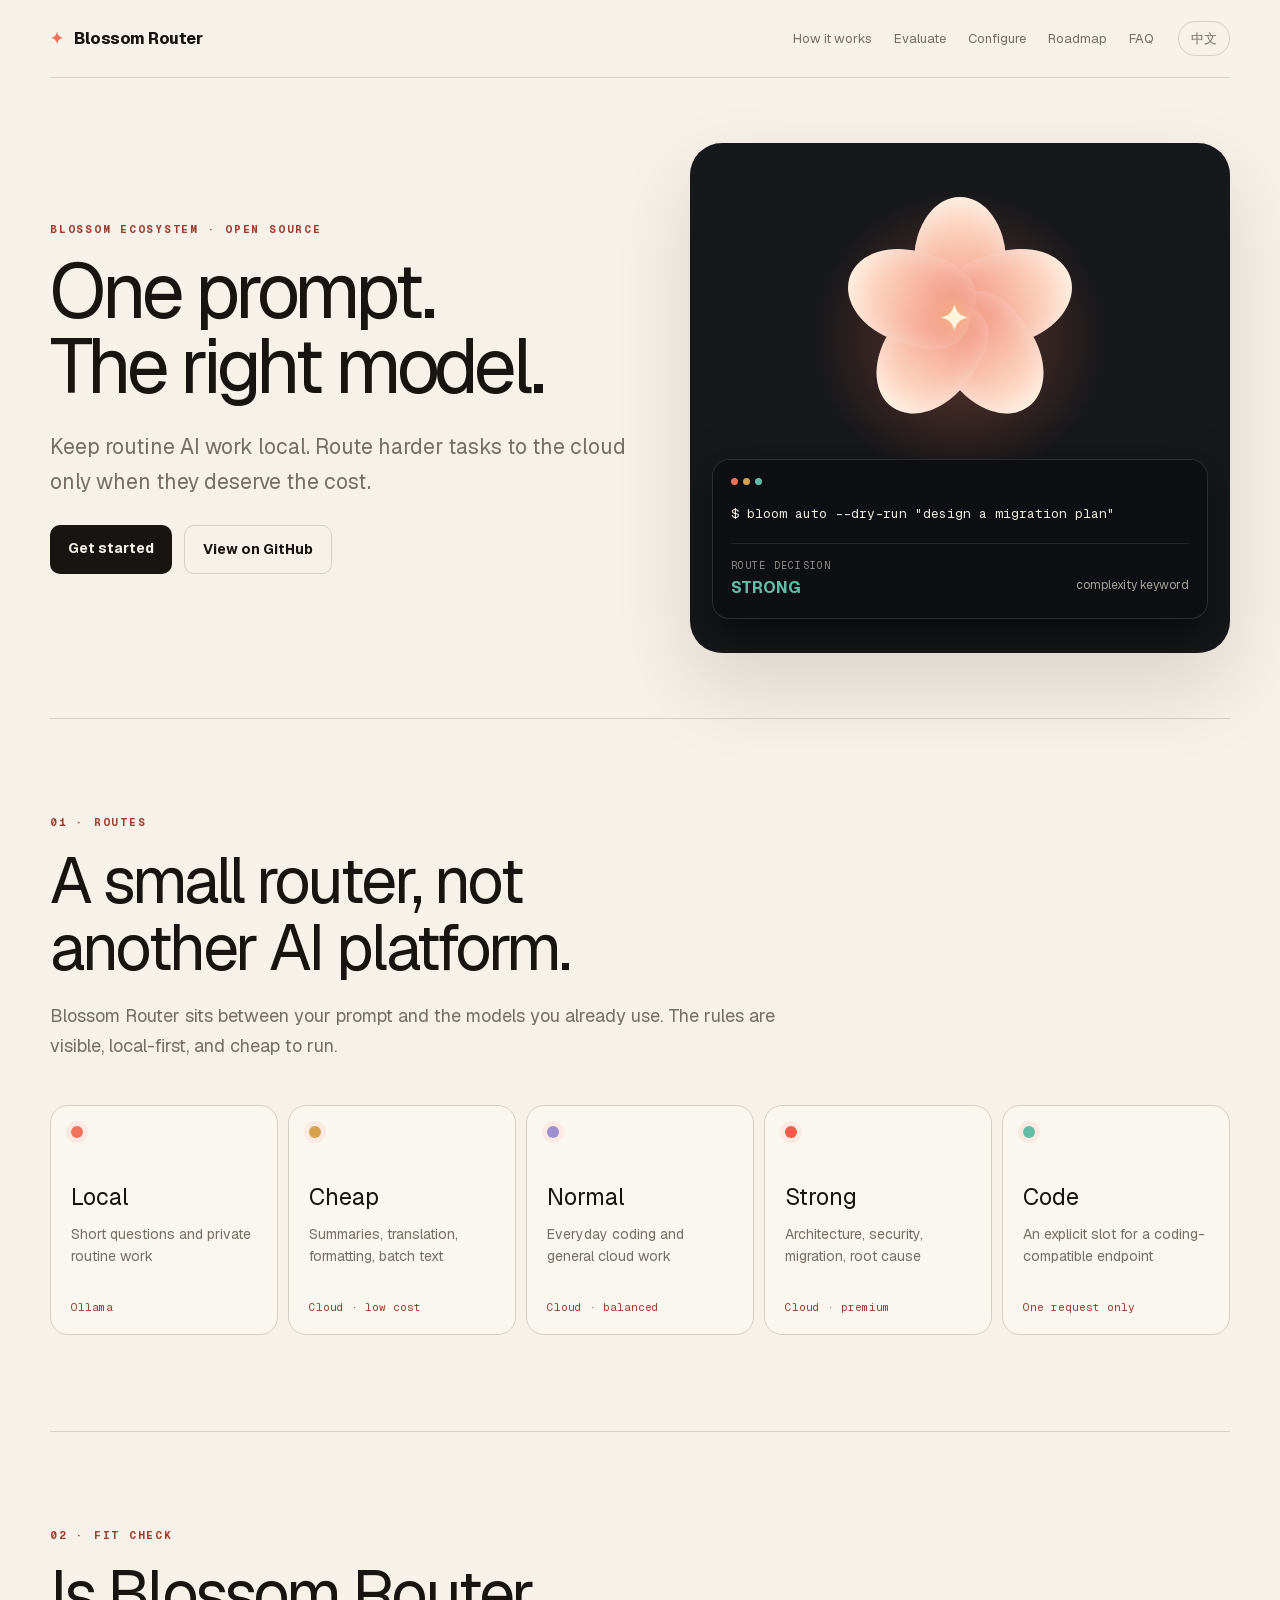
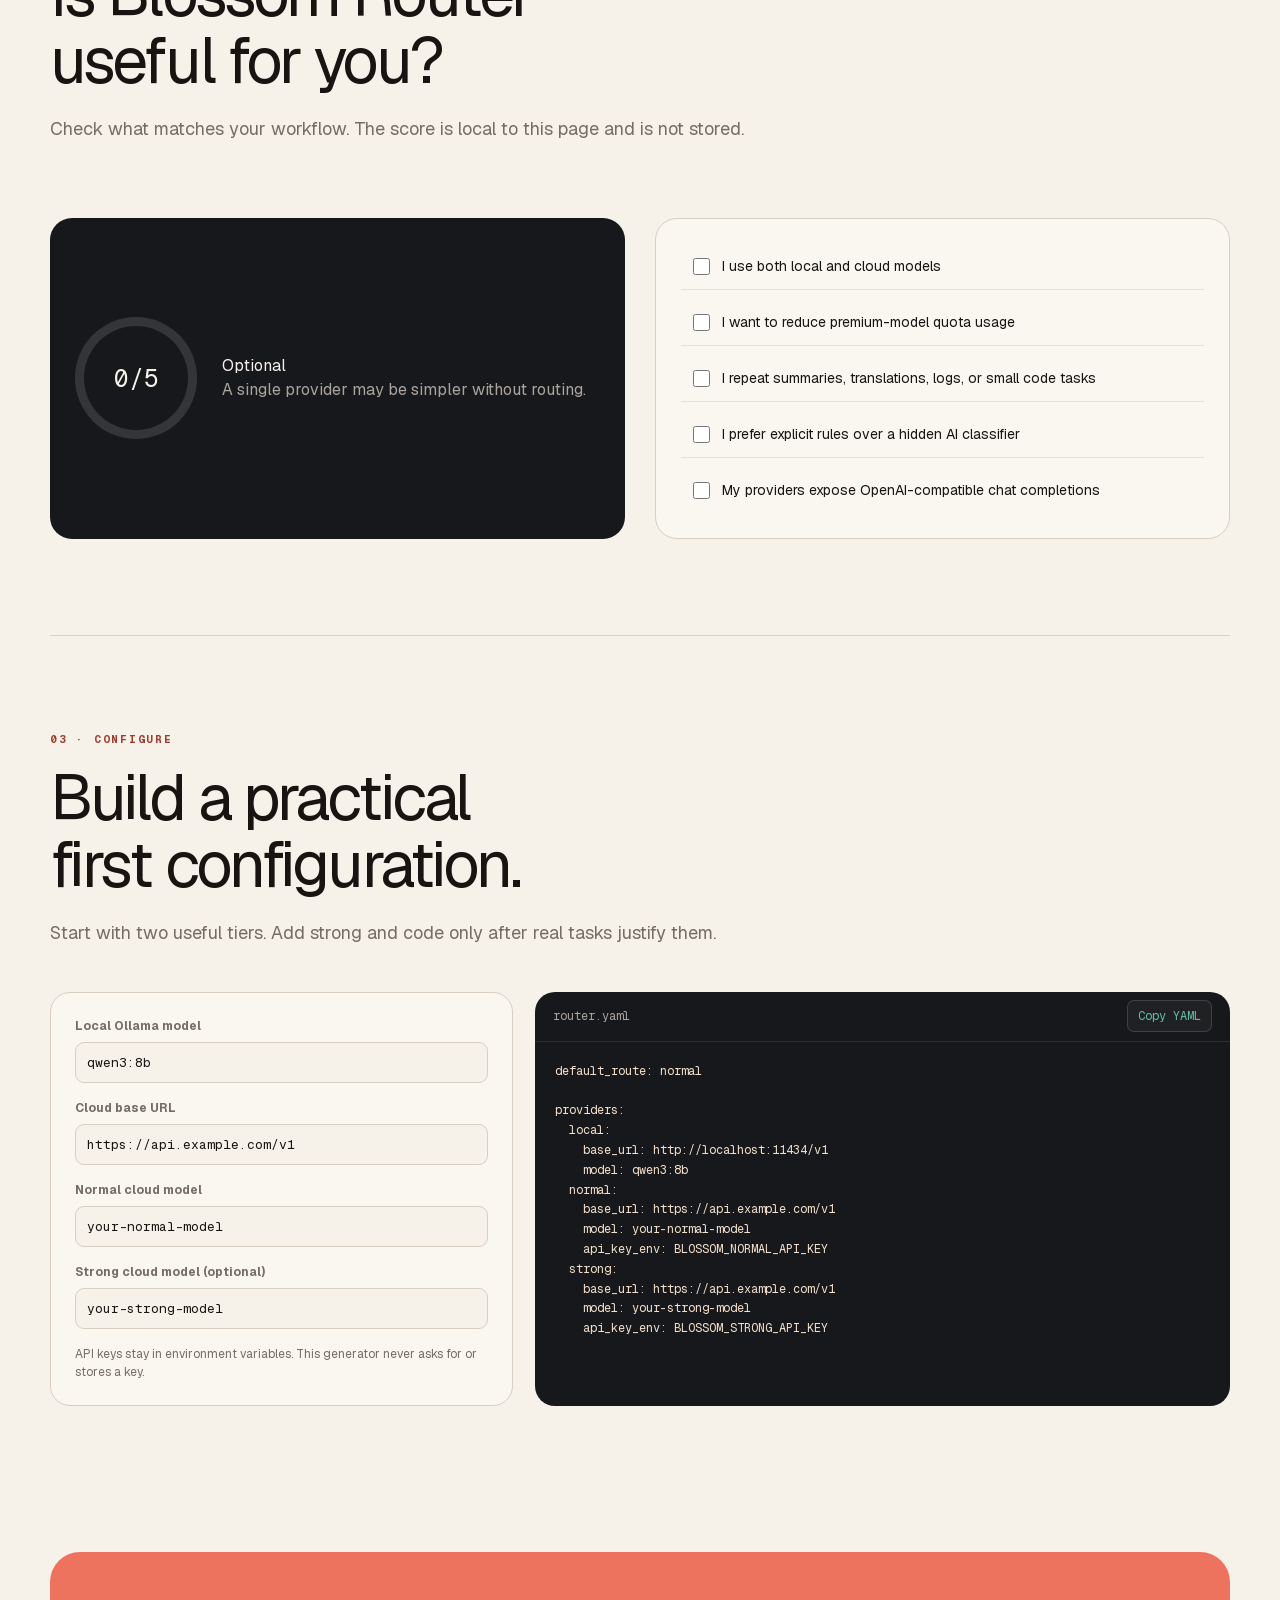
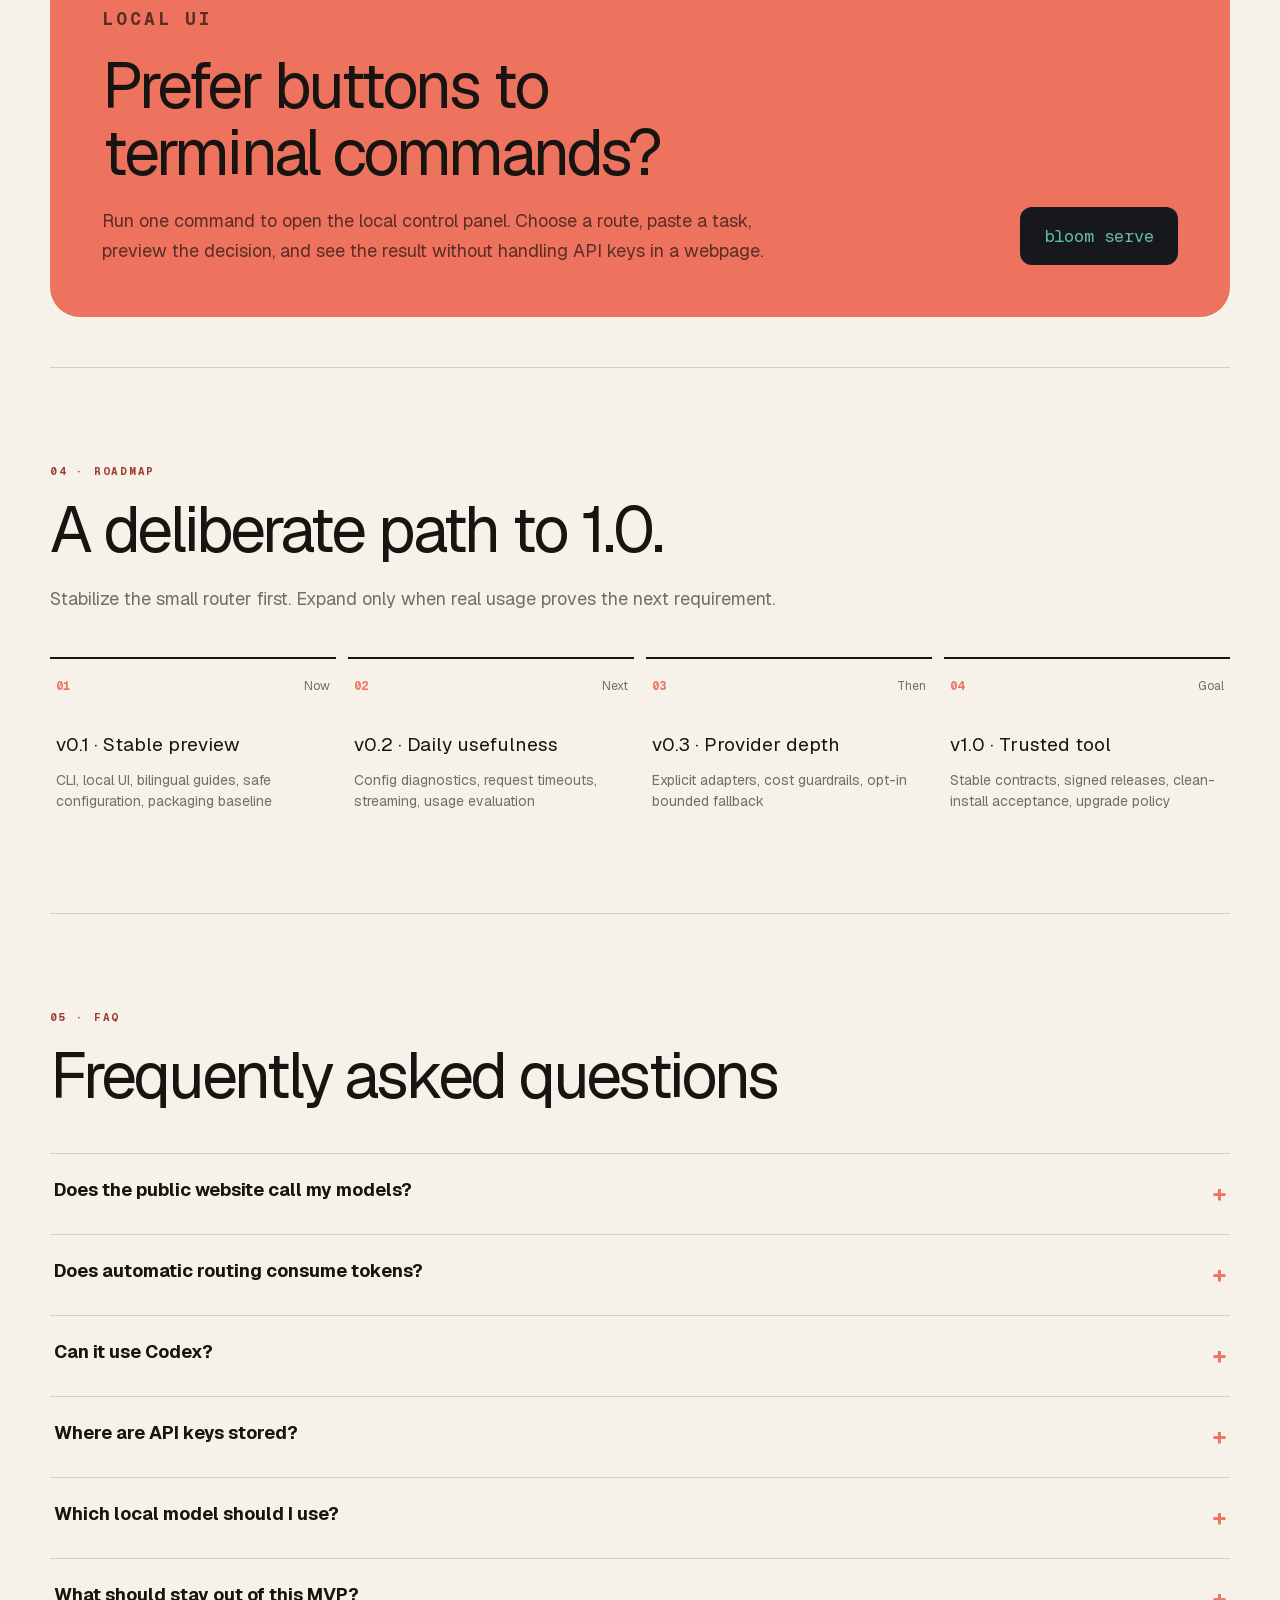
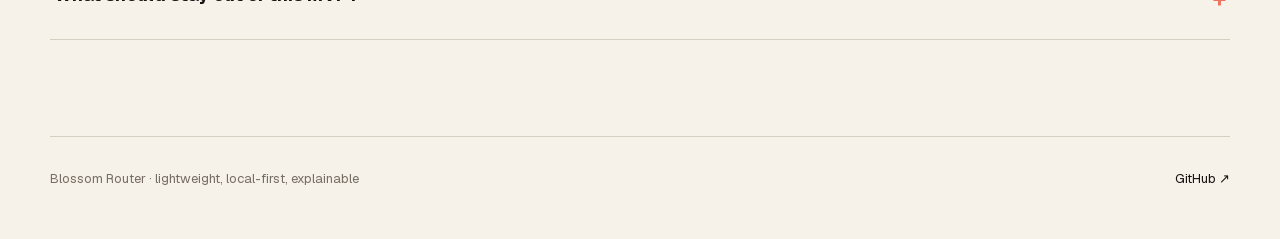
==== commit 8b6b6cdd: "Update Blossom Router typography and roadmap" ====
--- a/blossom-router/index.html
+++ b/blossom-router/index.html
@@ -1,4 +1,4 @@
-<!DOCTYPE html><html lang="en"><head><meta charSet="utf-8"/><meta name="viewport" content="width=device-width, initial-scale=1"/><link rel="stylesheet" href="/blossom-router/assets/static/css/index.DLilrdnO.css" data-rsc-css-href="/blossom-router/assets/static/css/index.DLilrdnO.css" data-precedence="vite-rsc/importer-resources"/><link rel="modulepreload" fetchPriority="low" href="/blossom-router/assets/static/chunks/index-CbzUiJne.js"/><script src="/blossom-router/assets/static/chunks/rolldown-runtime-C60lm6uB.js" type="module" async=""></script><script src="/blossom-router/assets/static/chunks/framework-BgSIrAUN.js" type="module" async=""></script><link rel="modulepreload" href="/blossom-router/assets/static/chunks/layout-segment-context-Cdp6AWj8.js" crossorigin=""/><link rel="modulepreload" href="/blossom-router/assets/static/chunks/SitePage-BRQDLOly.js" crossorigin=""/><title>Blossom Router — One prompt. The right model.</title><meta name="description" content="A lightweight, local-first CLI that routes AI prompts across Ollama and configurable cloud models."/><meta property="og:title" content="Blossom Router"/><meta property="og:description" content="Route everyday AI work wisely."/><meta property="og:type" content="website"/><meta property="og:image" content="https://alanthssss.github.io/blossom-router/og.png"/><meta name="twitter:card" content="summary_large_image"/><meta name="twitter:title" content="Blossom Router"/><meta name="twitter:description" content="One prompt. The right model."/><meta name="twitter:image" content="https://alanthssss.github.io/blossom-router/og.png"/><script>Object.assign(((self[Symbol.for("vinext.navigationRuntime")]??={bootstrap:{routeManifest:null},functions:{}}).bootstrap.rsc??={rsc:[]}),{params:{},nav:{"pathname":"/","searchParams":[]}})</script><link rel="modulepreload" href="/blossom-router/assets/static/chunks/index-CbzUiJne.js" />
+<!DOCTYPE html><html lang="en"><head><meta charSet="utf-8"/><meta name="viewport" content="width=device-width, initial-scale=1"/><link rel="stylesheet" href="/blossom-router/assets/static/css/index.DIkwvtz0.css" data-rsc-css-href="/blossom-router/assets/static/css/index.DIkwvtz0.css" data-precedence="vite-rsc/importer-resources"/><link rel="modulepreload" fetchPriority="low" href="/blossom-router/assets/static/chunks/index-x7VslL1K.js"/><script src="/blossom-router/assets/static/chunks/rolldown-runtime-C60lm6uB.js" type="module" async=""></script><script src="/blossom-router/assets/static/chunks/framework-BgSIrAUN.js" type="module" async=""></script><link rel="modulepreload" href="/blossom-router/assets/static/chunks/layout-segment-context-CheOMVe8.js" crossorigin=""/><link rel="modulepreload" href="/blossom-router/assets/static/chunks/SitePage-DBB16TAw.js" crossorigin=""/><title>Blossom Router — One prompt. The right model.</title><meta name="description" content="A lightweight, local-first CLI that routes AI prompts across Ollama and configurable cloud models."/><meta property="og:title" content="Blossom Router"/><meta property="og:description" content="Route everyday AI work wisely."/><meta property="og:type" content="website"/><meta property="og:image" content="https://alanthssss.github.io/blossom-router/og.png"/><meta name="twitter:card" content="summary_large_image"/><meta name="twitter:title" content="Blossom Router"/><meta name="twitter:description" content="One prompt. The right model."/><meta name="twitter:image" content="https://alanthssss.github.io/blossom-router/og.png"/><script>Object.assign(((self[Symbol.for("vinext.navigationRuntime")]??={bootstrap:{routeManifest:null},functions:{}}).bootstrap.rsc??={rsc:[]}),{params:{},nav:{"pathname":"/","searchParams":[]}})</script><link rel="modulepreload" href="/blossom-router/assets/static/chunks/index-x7VslL1K.js" />
 <link rel="preload" href="/blossom-router/assets/static/_vinext_fonts/geist-8ac0455e797f/geist-98bbbccb.woff2" as="font" type="font/woff2" crossorigin />
 <link rel="preload" href="/blossom-router/assets/static/_vinext_fonts/geist-mono-00e989178794/geist-mono-013b2f2f.woff2" as="font" type="font/woff2" crossorigin />
 <style data-vinext-fonts>/* cyrillic-ext */
@@ -128,7 +128,7 @@
 
 .__variable_geist_mono_0f4jdpq { --font-mono: 'Geist Mono', 'Geist Mono Fallback'; }
 </style>
-</head><body class="__variable_geist_1x7d0xu __variable_geist_mono_0f4jdpq"><main><nav class="nav shell"><a class="brand" href="/blossom-router/"><span>✦</span> Blossom Router</a><div class="navlinks"><a href="#how">How it works</a><a href="#evaluate">Evaluate</a><a href="#configure">Configure</a><a href="#faq">FAQ</a></div><a class="language" href="/blossom-router/zh/">中文</a></nav><section class="hero shell"><div class="hero-copy"><p class="eyebrow">BLOSSOM ECOSYSTEM · OPEN SOURCE</p><h1><span>One prompt.</span><span>The right model.</span></h1><p class="lead">Keep routine AI work local. Route harder tasks to the cloud only when they deserve the cost.</p><div class="hero-actions"><a class="button primary" href="#configure">Get started</a><a class="button secondary" href="https://github.com/keyscome/blossom-router">View on GitHub</a></div></div><div class="route-demo"><div class="flower" aria-hidden="true"><i></i><i></i><i></i><i></i><i></i><b>✦</b></div><div class="terminal"><div class="terminal-top"><span></span><span></span><span></span></div><code>$ <!-- -->bloom auto --dry-run &quot;design a migration plan&quot;</code><div class="decision"><small>ROUTE DECISION</small><strong>strong</strong><span>complexity keyword</span></div></div></div></section><section id="how" class="section shell"><div class="section-heading"><p class="eyebrow">01 · ROUTES</p><h2>A small router, not another AI platform.</h2><p>Blossom Router sits between your prompt and the models you already use. The rules are visible, local-first, and cheap to run.</p></div><div class="route-grid"><article><span class="route-dot r0"></span><h3>Local</h3><p>Short questions and private routine work</p><small>Ollama</small></article><article><span class="route-dot r1"></span><h3>Cheap</h3><p>Summaries, translation, formatting, batch text</p><small>Cloud · low cost</small></article><article><span class="route-dot r2"></span><h3>Normal</h3><p>Everyday coding and general cloud work</p><small>Cloud · balanced</small></article><article><span class="route-dot r3"></span><h3>Strong</h3><p>Architecture, security, migration, root cause</p><small>Cloud · premium</small></article><article><span class="route-dot r4"></span><h3>Code</h3><p>An explicit slot for a coding-compatible endpoint</p><small>One request only</small></article></div></section><section id="evaluate" class="section shell split"><div class="section-heading"><p class="eyebrow">02 · FIT CHECK</p><h2>Is Blossom Router useful for you?</h2><p>Check what matches your workflow. The score is local to this page and is not stored.</p></div><div class="score-card"><div class="score-ring" style="--score:0%"><strong>0<!-- -->/5</strong></div><div><h3>Optional</h3><p>A single provider may be simpler without routing.</p></div></div><div class="checklist"><label><input type="checkbox"/><span>I use both local and cloud models</span></label><label><input type="checkbox"/><span>I want to reduce premium-model quota usage</span></label><label><input type="checkbox"/><span>I repeat summaries, translations, logs, or small code tasks</span></label><label><input type="checkbox"/><span>I prefer explicit rules over a hidden AI classifier</span></label><label><input type="checkbox"/><span>My providers expose OpenAI-compatible chat completions</span></label></div></section><section id="configure" class="section shell"><div class="section-heading"><p class="eyebrow">03 · CONFIGURE</p><h2>Build a practical first configuration.</h2><p>Start with two useful tiers. Add strong and code only after real tasks justify them.</p></div><div class="config-grid"><div class="config-form"><label>Local Ollama model<input value="qwen3:8b"/></label><label>Cloud base URL<input value="https://api.example.com/v1"/></label><label>Normal cloud model<input value="your-normal-model"/></label><label>Strong cloud model (optional)<input value="your-strong-model"/></label><p>API keys stay in environment variables. This generator never asks for or stores a key.</p></div><div class="code-card"><div class="code-head"><span>router.yaml</span><button>Copy YAML</button></div><pre>default_route: normal
+</head><body class="__variable_geist_1x7d0xu __variable_geist_mono_0f4jdpq"><main class="site-page locale-en"><nav class="nav shell"><a class="brand" href="/blossom-router/"><span>✦</span> Blossom Router</a><div class="navlinks"><a href="#how">How it works</a><a href="#evaluate">Evaluate</a><a href="#configure">Configure</a><a href="#roadmap">Roadmap</a><a href="#faq">FAQ</a></div><a class="language" href="/blossom-router/zh/">中文</a></nav><section class="hero shell"><div class="hero-copy"><p class="eyebrow">BLOSSOM ECOSYSTEM · OPEN SOURCE</p><h1><span>One prompt.</span><span>The right model.</span></h1><p class="lead">Keep routine AI work local. Route harder tasks to the cloud only when they deserve the cost.</p><div class="hero-actions"><a class="button primary" href="#configure">Get started</a><a class="button secondary" href="https://github.com/keyscome/blossom-router">View on GitHub</a></div></div><div class="route-demo"><div class="flower" aria-hidden="true"><i></i><i></i><i></i><i></i><i></i><b>✦</b></div><div class="terminal"><div class="terminal-top"><span></span><span></span><span></span></div><code>$ <!-- -->bloom auto --dry-run &quot;design a migration plan&quot;</code><div class="decision"><small>ROUTE DECISION</small><strong>strong</strong><span>complexity keyword</span></div></div></div></section><section id="how" class="section shell"><div class="section-heading"><p class="eyebrow">01 · ROUTES</p><h2>A small router, not another AI platform.</h2><p>Blossom Router sits between your prompt and the models you already use. The rules are visible, local-first, and cheap to run.</p></div><div class="route-grid"><article><span class="route-dot r0"></span><h3>Local</h3><p>Short questions and private routine work</p><small>Ollama</small></article><article><span class="route-dot r1"></span><h3>Cheap</h3><p>Summaries, translation, formatting, batch text</p><small>Cloud · low cost</small></article><article><span class="route-dot r2"></span><h3>Normal</h3><p>Everyday coding and general cloud work</p><small>Cloud · balanced</small></article><article><span class="route-dot r3"></span><h3>Strong</h3><p>Architecture, security, migration, root cause</p><small>Cloud · premium</small></article><article><span class="route-dot r4"></span><h3>Code</h3><p>An explicit slot for a coding-compatible endpoint</p><small>One request only</small></article></div></section><section id="evaluate" class="section shell split"><div class="section-heading"><p class="eyebrow">02 · FIT CHECK</p><h2>Is Blossom Router useful for you?</h2><p>Check what matches your workflow. The score is local to this page and is not stored.</p></div><div class="score-card"><div class="score-ring" style="--score:0%"><strong>0<!-- -->/5</strong></div><div><h3>Optional</h3><p>A single provider may be simpler without routing.</p></div></div><div class="checklist"><label><input type="checkbox"/><span>I use both local and cloud models</span></label><label><input type="checkbox"/><span>I want to reduce premium-model quota usage</span></label><label><input type="checkbox"/><span>I repeat summaries, translations, logs, or small code tasks</span></label><label><input type="checkbox"/><span>I prefer explicit rules over a hidden AI classifier</span></label><label><input type="checkbox"/><span>My providers expose OpenAI-compatible chat completions</span></label></div></section><section id="configure" class="section shell"><div class="section-heading"><p class="eyebrow">03 · CONFIGURE</p><h2>Build a practical first configuration.</h2><p>Start with two useful tiers. Add strong and code only after real tasks justify them.</p></div><div class="config-grid"><div class="config-form"><label>Local Ollama model<input value="qwen3:8b"/></label><label>Cloud base URL<input value="https://api.example.com/v1"/></label><label>Normal cloud model<input value="your-normal-model"/></label><label>Strong cloud model (optional)<input value="your-strong-model"/></label><p>API keys stay in environment variables. This generator never asks for or stores a key.</p></div><div class="code-card"><div class="code-head"><span>router.yaml</span><button>Copy YAML</button></div><pre>default_route: normal
 
 providers:
   local:
@@ -141,4 +141,4 @@
   strong:
     base_url: https://api.example.com/v1
     model: your-strong-model
-    api_key_env: BLOSSOM_STRONG_API_KEY</pre></div></div></section><section class="local-ui shell"><div><p class="eyebrow">LOCAL UI</p><h2>Prefer buttons to terminal commands?</h2><p>Run one command to open the local control panel. Choose a route, paste a task, preview the decision, and see the result without handling API keys in a webpage.</p></div><code>bloom serve</code></section><section id="faq" class="section shell"><div class="section-heading"><p class="eyebrow">04 · FAQ</p><h2>Frequently asked questions</h2></div><div class="faq-list"><details><summary>Does the public website call my models?</summary><p>No. The public site only explains and generates configuration text. Run bloom serve for the local operating UI.</p></details><details><summary>Does automatic routing consume tokens?</summary><p>No. The MVP uses deterministic keyword and length rules. Dry-run never calls a provider.</p></details><details><summary>Can it use Codex?</summary><p>The code slot accepts a configurable OpenAI-compatible chat-completions endpoint. It does not assume a proprietary transport.</p></details><details><summary>Where are API keys stored?</summary><p>Use environment variables referenced by api_key_env. Keys are not compiled into bloom or exposed to the browser UI.</p></details><details><summary>Which local model should I use?</summary><p>Choose a Qwen or other Ollama model that fits your Mac memory. Use a model you already run reliably before chasing benchmarks.</p></details><details><summary>What should stay out of this MVP?</summary><p>RAG, MCP, databases, agent frameworks, hidden retries, and automatic fallback remain deferred until actual usage proves a need.</p></details></div></section><footer class="shell"><span>Blossom Router · lightweight, local-first, explainable</span><a href="https://github.com/keyscome/blossom-router">GitHub ↗</a></footer></main><script type="module" src="/blossom-router/assets/static/chunks/index-CbzUiJne.js" id="_R_" async=""></script><script>((self[Symbol.for("vinext.navigationRuntime")]??={bootstrap:{routeManifest:null},functions:{}}).bootstrap.rsc??={rsc:[]}).rsc.push("2:I[\"8c0f216c4604\",[],\"Children\",1]\n")</script><script>((self[Symbol.for("vinext.navigationRuntime")]??={bootstrap:{routeManifest:null},functions:{}}).bootstrap.rsc??={rsc:[]}).rsc.push("3:I[\"593f344dc510\",[],\"GlobalErrorBoundary\",1]\n")</script><script>((self[Symbol.for("vinext.navigationRuntime")]??={bootstrap:{routeManifest:null},functions:{}}).bootstrap.rsc??={rsc:[]}).rsc.push("4:I[\"0b874ad30386\",[],\"default\",1]\n")</script><script>((self[Symbol.for("vinext.navigationRuntime")]??={bootstrap:{routeManifest:null},functions:{}}).bootstrap.rsc??={rsc:[]}).rsc.push("5:I[\"593f344dc510\",[],\"ErrorBoundary\",1]\n")</script><script>((self[Symbol.for("vinext.navigationRuntime")]??={bootstrap:{routeManifest:null},functions:{}}).bootstrap.rsc??={rsc:[]}).rsc.push("6:I[\"15c18cfaeeff\",[],\"LayoutSegmentProvider\",1]\n")</script><script>((self[Symbol.for("vinext.navigationRuntime")]??={bootstrap:{routeManifest:null},functions:{}}).bootstrap.rsc??={rsc:[]}).rsc.push("7:I[\"8c0f216c4604\",[],\"Slot\",1]\n")</script><script>((self[Symbol.for("vinext.navigationRuntime")]??={bootstrap:{routeManifest:null},functions:{}}).bootstrap.rsc??={rsc:[]}).rsc.push("8:I[\"9276801271d6\",[],\"AppRouterScrollTarget\",1]\n")</script><script>((self[Symbol.for("vinext.navigationRuntime")]??={bootstrap:{routeManifest:null},functions:{}}).bootstrap.rsc??={rsc:[]}).rsc.push("9:I[\"593f344dc510\",[],\"RedirectBoundary\",1]\n")</script><script>((self[Symbol.for("vinext.navigationRuntime")]??={bootstrap:{routeManifest:null},functions:{}}).bootstrap.rsc??={rsc:[]}).rsc.push(":HL[\"/blossom-router/assets/static/css/index.DLilrdnO.css\",\"style\"     ]\n")</script><script>((self[Symbol.for("vinext.navigationRuntime")]??={bootstrap:{routeManifest:null},functions:{}}).bootstrap.rsc??={rsc:[]}).rsc.push("0:{\"__route\":\"route:/\",\"__interceptionContext\":null,\"__layoutIds\":[\"layout:/\"],\"__rootLayout\":\"/\",\"__sourcePage\":\"/page\",\"page:/\":\"$L1\",\"layout:/\":[[[[\"$\",\"link\",\"css:/blossom-router/assets/static/css/index.DLilrdnO.css\",{\"rel\":\"stylesheet\",\"precedence\":\"vite-rsc/importer-resources\",\"href\":\"/blossom-router/assets/static/css/index.DLilrdnO.css\",\"data-rsc-css-href\":\"/blossom-router/assets/static/css/index.DLilrdnO.css\"}],\"$undefined\"],[\"$\",\"html\",null,{\"lang\":\"en\",\"children\":[\"$\",\"body\",null,{\"className\":\"__variable_geist_1x7d0xu __variable_geist_mono_0f4jdpq\",\"children\":[\"$\",\"$L2\",null,{}]}]}]],null],\"route:/\":[[[\"$\",\"meta\",null,{\"charSet\":\"utf-8\"}],[[\"$\",\"title\",\"0\",{\"children\":\"Blossom Router — One prompt. The right model.\"}],[\"$\",\"meta\",\"1\",{\"name\":\"description\",\"content\":\"A lightweight, local-first CLI that routes AI prompts across Ollama and configurable cloud models.\"}],[\"$\",\"meta\",\"2\",{\"property\":\"og:title\",\"content\":\"Blossom Router\"}],[\"$\",\"meta\",\"3\",{\"property\":\"og:description\",\"content\":\"Route everyday AI work wisely.\"}],[\"$\",\"meta\",\"4\",{\"property\":\"og:type\",\"content\":\"website\"}],[\"$\",\"meta\",\"5\",{\"property\":\"og:image\",\"content\":\"https://alanthssss.github.io/blossom-router/og.png\"}],[\"$\",\"meta\",\"6\",{\"name\":\"twitter:card\",\"content\":\"summary_large_image\"}],[\"$\",\"meta\",\"7\",{\"name\":\"twitter:title\",\"content\":\"Blossom Router\"}],[\"$\",\"meta\",\"8\",{\"name\":\"twitter:description\",\"content\":\"One prompt. The right model.\"}],[\"$\",\"meta\",\"9\",{\"name\":\"twitter:image\",\"content\":\"https://alanthssss.github.io/blossom-router/og.png\"}]],[[\"$\",\"meta\",\"0\",{\"name\":\"viewport\",\"content\":\"width=device-width, initial-scale=1\"}]]],[\"$\",\"$L3\",null,{\"fallback\":\"$4\",\"children\":[\"$\",\"$L5\",null,{\"fallback\":\"$4\",\"children\":[\"$\",\"$L6\",null,{\"providerId\":\"layout:/\",\"segmentMap\":{\"children\":[]},\"children\":[\"$\",\"$L7\",null,{\"id\":\"layout:/\",\"parallelSlots\":\"$undefined\",\"children\":[\"$\",\"$L8\",null,{\"children\":[\"$\",\"$L9\",null,{\"children\":[[\"$\",\"$L6\",null,{\"providerId\":\"page:/\",\"segmentMap\":{\"children\":[\"__PAGE__\"]},\"children\":[\"$\",\"$L7\",null,{\"id\":\"page:/\"}]}],null]}]}]}]}]}]}],null,null],\"__layoutFlags\":{\"layout:/\":\"s\"},\"__artifactCompatibility\":{\"schemaVersion\":1,\"graphVersion\":\"app-route-graph:1177fd80f83fa7b0\",\"deploymentVersion\":\"a02fd859-e982-4a7d-9ae8-39836b4b7b36\",\"appElementsSchemaVersion\":1,\"rscPayloadSchemaVersion\":1,\"rootBoundaryId\":\"/\",\"renderEpoch\":null},\"__renderObservation\":{\"schemaVersion\":1,\"output\":{\"kind\":\"app-rsc\",\"mountedSlotsFingerprint\":null,\"renderEpoch\":null,\"rootBoundaryId\":\"/\",\"routeId\":\"route:/\"},\"completeness\":\"partial\",\"boundaryOutcome\":{\"kind\":\"unknown\"},\"requestApis\":[{\"kind\":\"connection\",\"status\":\"unknown\"},{\"kind\":\"cookies\",\"status\":\"unknown\"},{\"kind\":\"draftMode\",\"status\":\"unknown\"},{\"kind\":\"headers\",\"status\":\"unknown\"},{\"kind\":\"params\",\"status\":\"unknown\"},{\"kind\":\"searchParams\",\"status\":\"unknown\"}],\"dynamicFetches\":[],\"cacheTags\":[\"/\",\"_N_T_/\",\"_N_T_/index\",\"_N_T_/layout\",\"_N_T_/page\"],\"pathTags\":[\"/\"],\"cacheability\":\"unknown\",\"downgrade\":{\"target\":\"freshRender\",\"reasons\":[{\"code\":\"CP_DOWNGRADE_CACHEABILITY_UNKNOWN\",\"target\":\"freshRender\"},{\"code\":\"CP_DOWNGRADE_INCOMPLETE_OBSERVATION\",\"completeness\":\"partial\",\"target\":\"freshRender\"},{\"code\":\"CP_DOWNGRADE_UNKNOWN_REQUEST_API\",\"requestApi\":\"connection\",\"target\":\"freshRender\"},{\"code\":\"CP_DOWNGRADE_UNKNOWN_REQUEST_API\",\"requestApi\":\"cookies\",\"target\":\"freshRender\"},{\"code\":\"CP_DOWNGRADE_UNKNOWN_REQUEST_API\",\"requestApi\":\"draftMode\",\"target\":\"freshRender\"},{\"code\":\"CP_DOWNGRADE_UNKNOWN_REQUEST_API\",\"requestApi\":\"headers\",\"target\":\"freshRender\"},{\"code\":\"CP_DOWNGRADE_UNKNOWN_REQUEST_API\",\"requestApi\":\"params\",\"target\":\"freshRender\"},{\"code\":\"CP_DOWNGRADE_UNKNOWN_REQUEST_API\",\"requestApi\":\"searchParams\",\"target\":\"freshRender\"}],\"fallback\":{\"kind\":\"breakerFallback\",\"code\":\"CP_PRIVATE_DYNAMIC_DOWNGRADE\",\"mode\":\"renderFresh\",\"scope\":\"affectedOutput\",\"fields\":{\"reasonCodes\":[\"CP_DOWNGRADE_CACHEABILITY_UNKNOWN\",\"CP_DOWNGRADE_INCOMPLETE_OBSERVATION\",\"CP_DOWNGRADE_UNKNOWN_REQUEST_API\",\"CP_DOWNGRADE_UNKNOWN_REQUEST_API\",\"CP_DOWNGRADE_UNKNOWN_REQUEST_API\",\"CP_DOWNGRADE_UNKNOWN_REQUEST_API\",\"CP_DOWNGRADE_UNKNOWN_REQUEST_API\",\"CP_DOWNGRADE_UNKNOWN_REQUEST_API\"],\"target\":\"freshRender\"}},\"isPublicCacheCandidate\":false}}}\n")</script><script>((self[Symbol.for("vinext.navigationRuntime")]??={bootstrap:{routeManifest:null},functions:{}}).bootstrap.rsc??={rsc:[]}).rsc.push("a:I[\"46693a1ec2dd\",[],\"SitePage\",1]\n")</script><script>((self[Symbol.for("vinext.navigationRuntime")]??={bootstrap:{routeManifest:null},functions:{}}).bootstrap.rsc??={rsc:[]}).rsc.push("1:[\"$\",\"$La\",null,{\"locale\":\"en\"}]\n")</script><script>Object.assign(((self[Symbol.for("vinext.navigationRuntime")]??={bootstrap:{routeManifest:null},functions:{}}).bootstrap.rsc??={rsc:[]}),{"initialCacheKind":"static"});((self[Symbol.for("vinext.navigationRuntime")]??={bootstrap:{routeManifest:null},functions:{}}).bootstrap.rsc??={rsc:[]}).done=true</script></body></html>+    api_key_env: BLOSSOM_STRONG_API_KEY</pre></div></div></section><section class="local-ui shell"><div><p class="eyebrow">LOCAL UI</p><h2>Prefer buttons to terminal commands?</h2><p>Run one command to open the local control panel. Choose a route, paste a task, preview the decision, and see the result without handling API keys in a webpage.</p></div><code>bloom serve</code></section><section id="roadmap" class="section shell"><div class="section-heading"><p class="eyebrow">04 · ROADMAP</p><h2>A deliberate path to 1.0.</h2><p>Stabilize the small router first. Expand only when real usage proves the next requirement.</p></div><div class="roadmap-grid"><article><div><span>01</span><small>Now</small></div><h3>v0.1 · Stable preview</h3><p>CLI, local UI, bilingual guides, safe configuration, packaging baseline</p></article><article><div><span>02</span><small>Next</small></div><h3>v0.2 · Daily usefulness</h3><p>Config diagnostics, request timeouts, streaming, usage evaluation</p></article><article><div><span>03</span><small>Then</small></div><h3>v0.3 · Provider depth</h3><p>Explicit adapters, cost guardrails, opt-in bounded fallback</p></article><article><div><span>04</span><small>Goal</small></div><h3>v1.0 · Trusted tool</h3><p>Stable contracts, signed releases, clean-install acceptance, upgrade policy</p></article></div></section><section id="faq" class="section shell"><div class="section-heading"><p class="eyebrow">05 · FAQ</p><h2>Frequently asked questions</h2></div><div class="faq-list"><details><summary>Does the public website call my models?</summary><p>No. The public site only explains and generates configuration text. Run bloom serve for the local operating UI.</p></details><details><summary>Does automatic routing consume tokens?</summary><p>No. The MVP uses deterministic keyword and length rules. Dry-run never calls a provider.</p></details><details><summary>Can it use Codex?</summary><p>The code slot accepts a configurable OpenAI-compatible chat-completions endpoint. It does not assume a proprietary transport.</p></details><details><summary>Where are API keys stored?</summary><p>Use environment variables referenced by api_key_env. Keys are not compiled into bloom or exposed to the browser UI.</p></details><details><summary>Which local model should I use?</summary><p>Choose a Qwen or other Ollama model that fits your Mac memory. Use a model you already run reliably before chasing benchmarks.</p></details><details><summary>What should stay out of this MVP?</summary><p>RAG, MCP, databases, agent frameworks, hidden retries, and automatic fallback remain deferred until actual usage proves a need.</p></details></div></section><footer class="shell"><span>Blossom Router · lightweight, local-first, explainable</span><a href="https://github.com/keyscome/blossom-router">GitHub ↗</a></footer></main><script type="module" src="/blossom-router/assets/static/chunks/index-x7VslL1K.js" id="_R_" async=""></script><script>((self[Symbol.for("vinext.navigationRuntime")]??={bootstrap:{routeManifest:null},functions:{}}).bootstrap.rsc??={rsc:[]}).rsc.push("2:I[\"8c0f216c4604\",[],\"Children\",1]\n")</script><script>((self[Symbol.for("vinext.navigationRuntime")]??={bootstrap:{routeManifest:null},functions:{}}).bootstrap.rsc??={rsc:[]}).rsc.push("3:I[\"593f344dc510\",[],\"GlobalErrorBoundary\",1]\n")</script><script>((self[Symbol.for("vinext.navigationRuntime")]??={bootstrap:{routeManifest:null},functions:{}}).bootstrap.rsc??={rsc:[]}).rsc.push("4:I[\"0b874ad30386\",[],\"default\",1]\n")</script><script>((self[Symbol.for("vinext.navigationRuntime")]??={bootstrap:{routeManifest:null},functions:{}}).bootstrap.rsc??={rsc:[]}).rsc.push("5:I[\"593f344dc510\",[],\"ErrorBoundary\",1]\n")</script><script>((self[Symbol.for("vinext.navigationRuntime")]??={bootstrap:{routeManifest:null},functions:{}}).bootstrap.rsc??={rsc:[]}).rsc.push("6:I[\"15c18cfaeeff\",[],\"LayoutSegmentProvider\",1]\n")</script><script>((self[Symbol.for("vinext.navigationRuntime")]??={bootstrap:{routeManifest:null},functions:{}}).bootstrap.rsc??={rsc:[]}).rsc.push("7:I[\"8c0f216c4604\",[],\"Slot\",1]\n")</script><script>((self[Symbol.for("vinext.navigationRuntime")]??={bootstrap:{routeManifest:null},functions:{}}).bootstrap.rsc??={rsc:[]}).rsc.push("8:I[\"9276801271d6\",[],\"AppRouterScrollTarget\",1]\n")</script><script>((self[Symbol.for("vinext.navigationRuntime")]??={bootstrap:{routeManifest:null},functions:{}}).bootstrap.rsc??={rsc:[]}).rsc.push("9:I[\"593f344dc510\",[],\"RedirectBoundary\",1]\n")</script><script>((self[Symbol.for("vinext.navigationRuntime")]??={bootstrap:{routeManifest:null},functions:{}}).bootstrap.rsc??={rsc:[]}).rsc.push(":HL[\"/blossom-router/assets/static/css/index.DIkwvtz0.css\",\"style\"     ]\n")</script><script>((self[Symbol.for("vinext.navigationRuntime")]??={bootstrap:{routeManifest:null},functions:{}}).bootstrap.rsc??={rsc:[]}).rsc.push("0:{\"__route\":\"route:/\",\"__interceptionContext\":null,\"__layoutIds\":[\"layout:/\"],\"__rootLayout\":\"/\",\"__sourcePage\":\"/page\",\"page:/\":\"$L1\",\"layout:/\":[[[[\"$\",\"link\",\"css:/blossom-router/assets/static/css/index.DIkwvtz0.css\",{\"rel\":\"stylesheet\",\"precedence\":\"vite-rsc/importer-resources\",\"href\":\"/blossom-router/assets/static/css/index.DIkwvtz0.css\",\"data-rsc-css-href\":\"/blossom-router/assets/static/css/index.DIkwvtz0.css\"}],\"$undefined\"],[\"$\",\"html\",null,{\"lang\":\"en\",\"children\":[\"$\",\"body\",null,{\"className\":\"__variable_geist_1x7d0xu __variable_geist_mono_0f4jdpq\",\"children\":[\"$\",\"$L2\",null,{}]}]}]],null],\"route:/\":[[[\"$\",\"meta\",null,{\"charSet\":\"utf-8\"}],[[\"$\",\"title\",\"0\",{\"children\":\"Blossom Router — One prompt. The right model.\"}],[\"$\",\"meta\",\"1\",{\"name\":\"description\",\"content\":\"A lightweight, local-first CLI that routes AI prompts across Ollama and configurable cloud models.\"}],[\"$\",\"meta\",\"2\",{\"property\":\"og:title\",\"content\":\"Blossom Router\"}],[\"$\",\"meta\",\"3\",{\"property\":\"og:description\",\"content\":\"Route everyday AI work wisely.\"}],[\"$\",\"meta\",\"4\",{\"property\":\"og:type\",\"content\":\"website\"}],[\"$\",\"meta\",\"5\",{\"property\":\"og:image\",\"content\":\"https://alanthssss.github.io/blossom-router/og.png\"}],[\"$\",\"meta\",\"6\",{\"name\":\"twitter:card\",\"content\":\"summary_large_image\"}],[\"$\",\"meta\",\"7\",{\"name\":\"twitter:title\",\"content\":\"Blossom Router\"}],[\"$\",\"meta\",\"8\",{\"name\":\"twitter:description\",\"content\":\"One prompt. The right model.\"}],[\"$\",\"meta\",\"9\",{\"name\":\"twitter:image\",\"content\":\"https://alanthssss.github.io/blossom-router/og.png\"}]],[[\"$\",\"meta\",\"0\",{\"name\":\"viewport\",\"content\":\"width=device-width, initial-scale=1\"}]]],[\"$\",\"$L3\",null,{\"fallback\":\"$4\",\"children\":[\"$\",\"$L5\",null,{\"fallback\":\"$4\",\"children\":[\"$\",\"$L6\",null,{\"providerId\":\"layout:/\",\"segmentMap\":{\"children\":[]},\"children\":[\"$\",\"$L7\",null,{\"id\":\"layout:/\",\"parallelSlots\":\"$undefined\",\"children\":[\"$\",\"$L8\",null,{\"children\":[\"$\",\"$L9\",null,{\"children\":[[\"$\",\"$L6\",null,{\"providerId\":\"page:/\",\"segmentMap\":{\"children\":[\"__PAGE__\"]},\"children\":[\"$\",\"$L7\",null,{\"id\":\"page:/\"}]}],null]}]}]}]}]}]}],null,null],\"__layoutFlags\":{\"layout:/\":\"s\"},\"__artifactCompatibility\":{\"schemaVersion\":1,\"graphVersion\":\"app-route-graph:1177fd80f83fa7b0\",\"deploymentVersion\":\"869495cf-e107-4c89-a836-5b64aacd515e\",\"appElementsSchemaVersion\":1,\"rscPayloadSchemaVersion\":1,\"rootBoundaryId\":\"/\",\"renderEpoch\":null},\"__renderObservation\":{\"schemaVersion\":1,\"output\":{\"kind\":\"app-rsc\",\"mountedSlotsFingerprint\":null,\"renderEpoch\":null,\"rootBoundaryId\":\"/\",\"routeId\":\"route:/\"},\"completeness\":\"partial\",\"boundaryOutcome\":{\"kind\":\"unknown\"},\"requestApis\":[{\"kind\":\"connection\",\"status\":\"unknown\"},{\"kind\":\"cookies\",\"status\":\"unknown\"},{\"kind\":\"draftMode\",\"status\":\"unknown\"},{\"kind\":\"headers\",\"status\":\"unknown\"},{\"kind\":\"params\",\"status\":\"unknown\"},{\"kind\":\"searchParams\",\"status\":\"unknown\"}],\"dynamicFetches\":[],\"cacheTags\":[\"/\",\"_N_T_/\",\"_N_T_/index\",\"_N_T_/layout\",\"_N_T_/page\"],\"pathTags\":[\"/\"],\"cacheability\":\"unknown\",\"downgrade\":{\"target\":\"freshRender\",\"reasons\":[{\"code\":\"CP_DOWNGRADE_CACHEABILITY_UNKNOWN\",\"target\":\"freshRender\"},{\"code\":\"CP_DOWNGRADE_INCOMPLETE_OBSERVATION\",\"completeness\":\"partial\",\"target\":\"freshRender\"},{\"code\":\"CP_DOWNGRADE_UNKNOWN_REQUEST_API\",\"requestApi\":\"connection\",\"target\":\"freshRender\"},{\"code\":\"CP_DOWNGRADE_UNKNOWN_REQUEST_API\",\"requestApi\":\"cookies\",\"target\":\"freshRender\"},{\"code\":\"CP_DOWNGRADE_UNKNOWN_REQUEST_API\",\"requestApi\":\"draftMode\",\"target\":\"freshRender\"},{\"code\":\"CP_DOWNGRADE_UNKNOWN_REQUEST_API\",\"requestApi\":\"headers\",\"target\":\"freshRender\"},{\"code\":\"CP_DOWNGRADE_UNKNOWN_REQUEST_API\",\"requestApi\":\"params\",\"target\":\"freshRender\"},{\"code\":\"CP_DOWNGRADE_UNKNOWN_REQUEST_API\",\"requestApi\":\"searchParams\",\"target\":\"freshRender\"}],\"fallback\":{\"kind\":\"breakerFallback\",\"code\":\"CP_PRIVATE_DYNAMIC_DOWNGRADE\",\"mode\":\"renderFresh\",\"scope\":\"affectedOutput\",\"fields\":{\"reasonCodes\":[\"CP_DOWNGRADE_CACHEABILITY_UNKNOWN\",\"CP_DOWNGRADE_INCOMPLETE_OBSERVATION\",\"CP_DOWNGRADE_UNKNOWN_REQUEST_API\",\"CP_DOWNGRADE_UNKNOWN_REQUEST_API\",\"CP_DOWNGRADE_UNKNOWN_REQUEST_API\",\"CP_DOWNGRADE_UNKNOWN_REQUEST_API\",\"CP_DOWNGRADE_UNKNOWN_REQUEST_API\",\"CP_DOWNGRADE_UNKNOWN_REQUEST_API\"],\"target\":\"freshRender\"}},\"isPublicCacheCandidate\":false}}}\n")</script><script>((self[Symbol.for("vinext.navigationRuntime")]??={bootstrap:{routeManifest:null},functions:{}}).bootstrap.rsc??={rsc:[]}).rsc.push("a:I[\"46693a1ec2dd\",[],\"SitePage\",1]\n")</script><script>((self[Symbol.for("vinext.navigationRuntime")]??={bootstrap:{routeManifest:null},functions:{}}).bootstrap.rsc??={rsc:[]}).rsc.push("1:[\"$\",\"$La\",null,{\"locale\":\"en\"}]\n")</script><script>Object.assign(((self[Symbol.for("vinext.navigationRuntime")]??={bootstrap:{routeManifest:null},functions:{}}).bootstrap.rsc??={rsc:[]}),{"initialCacheKind":"static"});((self[Symbol.for("vinext.navigationRuntime")]??={bootstrap:{routeManifest:null},functions:{}}).bootstrap.rsc??={rsc:[]}).done=true</script></body></html>
--- a/blossom-router/assets/static/css/index.DIkwvtz0.css
+++ b/blossom-router/assets/static/css/index.DIkwvtz0.css
@@ -0,0 +1,2 @@
+/*! tailwindcss v4.2.1 | MIT License | https://tailwindcss.com */
+@layer theme{:root,:host{--font-sans:ui-sans-serif, system-ui, sans-serif, "Apple Color Emoji", "Segoe UI Emoji", "Segoe UI Symbol", "Noto Color Emoji";--font-mono:ui-monospace, SFMono-Regular, Menlo, Monaco, Consolas, "Liberation Mono", "Courier New", monospace;--spacing:.25rem;--default-font-family:var(--font-sans);--default-mono-font-family:var(--font-mono)}}@layer base{*,:after,:before{box-sizing:border-box;border:0 solid;margin:0;padding:0}::backdrop{box-sizing:border-box;border:0 solid;margin:0;padding:0}::file-selector-button{box-sizing:border-box;border:0 solid;margin:0;padding:0}html,:host{-webkit-text-size-adjust:100%;tab-size:4;line-height:1.5;font-family:var(--default-font-family,ui-sans-serif, system-ui, sans-serif, "Apple Color Emoji", "Segoe UI Emoji", "Segoe UI Symbol", "Noto Color Emoji");font-feature-settings:var(--default-font-feature-settings,normal);font-variation-settings:var(--default-font-variation-settings,normal);-webkit-tap-highlight-color:transparent}hr{height:0;color:inherit;border-top-width:1px}abbr:where([title]){-webkit-text-decoration:underline dotted;text-decoration:underline dotted}h1,h2,h3,h4,h5,h6{font-size:inherit;font-weight:inherit}a{color:inherit;-webkit-text-decoration:inherit;-webkit-text-decoration:inherit;-webkit-text-decoration:inherit;-webkit-text-decoration:inherit;text-decoration:inherit}b,strong{font-weight:bolder}code,kbd,samp,pre{font-family:var(--default-mono-font-family,ui-monospace, SFMono-Regular, Menlo, Monaco, Consolas, "Liberation Mono", "Courier New", monospace);font-feature-settings:var(--default-mono-font-feature-settings,normal);font-variation-settings:var(--default-mono-font-variation-settings,normal);font-size:1em}small{font-size:80%}sub,sup{vertical-align:baseline;font-size:75%;line-height:0;position:relative}sub{bottom:-.25em}sup{top:-.5em}table{text-indent:0;border-color:inherit;border-collapse:collapse}:-moz-focusring{outline:auto}progress{vertical-align:baseline}summary{display:list-item}ol,ul,menu{list-style:none}img,svg,video,canvas,audio,iframe,embed,object{vertical-align:middle;display:block}img,video{max-width:100%;height:auto}button,input,select,optgroup,textarea{font:inherit;font-feature-settings:inherit;font-variation-settings:inherit;letter-spacing:inherit;color:inherit;opacity:1;background-color:#0000;border-radius:0}::file-selector-button{font:inherit;font-feature-settings:inherit;font-variation-settings:inherit;letter-spacing:inherit;color:inherit;opacity:1;background-color:#0000;border-radius:0}:where(select:is([multiple],[size])) optgroup{font-weight:bolder}:where(select:is([multiple],[size])) optgroup option{padding-inline-start:20px}::file-selector-button{margin-inline-end:4px}::placeholder{opacity:1}@supports (not ((-webkit-appearance:-apple-pay-button))) or (contain-intrinsic-size:1px){::placeholder{color:currentColor}@supports (color:color-mix(in lab, red, red)){::placeholder{color:color-mix(in oklab, currentcolor 50%, transparent)}}}textarea{resize:vertical}::-webkit-search-decoration{-webkit-appearance:none}::-webkit-date-and-time-value{min-height:1lh;text-align:inherit}::-webkit-datetime-edit{display:inline-flex}::-webkit-datetime-edit-fields-wrapper{padding:0}::-webkit-datetime-edit{padding-block:0}::-webkit-datetime-edit-year-field{padding-block:0}::-webkit-datetime-edit-month-field{padding-block:0}::-webkit-datetime-edit-day-field{padding-block:0}::-webkit-datetime-edit-hour-field{padding-block:0}::-webkit-datetime-edit-minute-field{padding-block:0}::-webkit-datetime-edit-second-field{padding-block:0}::-webkit-datetime-edit-millisecond-field{padding-block:0}::-webkit-datetime-edit-meridiem-field{padding-block:0}::-webkit-calendar-picker-indicator{line-height:1}:-moz-ui-invalid{box-shadow:none}button,input:where([type=button],[type=reset],[type=submit]){-webkit-appearance:button;appearance:button}::file-selector-button{-webkit-appearance:button;appearance:button}::-webkit-inner-spin-button{height:auto}::-webkit-outer-spin-button{height:auto}[hidden]:where(:not([hidden=until-found])){display:none!important}}@layer components;@layer utilities{.start{inset-inline-start:var(--spacing)}.hidden{display:none}}:root{--ink:#171411;--paper:#f6f1e9;--muted:#766e65;--line:#d8cfc3;--coral:#ee735f;--coral-dark:#9e3e30;--mint:#63bda6;--gold:#d6a24e;--night:#17181b}*{box-sizing:border-box}html{scroll-behavior:smooth}body{background:var(--paper);color:var(--ink);font-family:var(--font-sans),"PingFang SC","Hiragino Sans GB",sans-serif;margin:0}.shell{width:min(1180px,100% - 40px);margin-inline:auto}.nav{border-bottom:1px solid var(--line);align-items:center;gap:24px;height:78px;display:flex}.brand{color:var(--ink);letter-spacing:-.03em;white-space:nowrap;font-weight:750;text-decoration:none}.brand span{color:var(--coral);margin-right:8px}.navlinks{gap:22px;margin-left:auto;display:flex}.navlinks a,.language{color:var(--muted);white-space:nowrap;font-size:13px;text-decoration:none}.language{border:1px solid var(--line);border-radius:999px;padding:7px 12px}.hero{grid-template-columns:minmax(0,1fr) minmax(420px,.92fr);align-items:center;gap:52px;min-height:640px;padding-block:62px;display:grid}.hero-copy{min-width:0}.eyebrow{font:700 11px var(--font-mono),monospace;letter-spacing:.16em;color:var(--coral-dark);text-transform:uppercase;margin:0 0 18px}h1{letter-spacing:-.055em;text-wrap:balance;max-width:760px;margin:0;font-size:clamp(50px,6vw,88px);line-height:.98}h1 span{display:block}.locale-zh h1{letter-spacing:-.04em;max-width:680px;font-size:clamp(44px,5.1vw,74px);line-height:1.1}.locale-zh .eyebrow{font-family:var(--font-sans),"PingFang SC",sans-serif;letter-spacing:.12em}.lead{color:var(--muted);max-width:610px;margin:26px 0;font-size:clamp(17px,1.7vw,21px);line-height:1.65}.hero-actions{gap:12px;display:flex}.button{border-radius:10px;padding:13px 18px;font-size:14px;font-weight:700;text-decoration:none;display:inline-flex}.button.primary{background:var(--ink);color:var(--paper)}.button.secondary{border:1px solid var(--line);color:var(--ink)}.route-demo{background:radial-gradient(circle at 50% 38%,#63362c 0,transparent 35%),var(--night);border-radius:32px;justify-content:center;align-items:center;min-height:510px;display:flex;position:relative;overflow:hidden;box-shadow:0 35px 80px #34211722}.flower{width:240px;height:240px;position:absolute;top:50px}.flower i{transform-origin:50% 116px;background:linear-gradient(#ffe7d3,#f18b75);border-radius:70% 70% 50% 50%;width:92px;height:128px;position:absolute;top:4px;left:74px;box-shadow:inset 0 0 30px #fff8}.flower i:nth-child(2){transform:rotate(72deg)}.flower i:nth-child(3){transform:rotate(144deg)}.flower i:nth-child(4){transform:rotate(216deg)}.flower i:nth-child(5){transform:rotate(288deg)}.flower b{color:#fff5dd;text-shadow:0 0 20px #ffd57c;font-size:35px;position:absolute;top:100px;left:99px}.terminal{z-index:2;color:#eee9df;background:#0d0f12e8;border:1px solid #ffffff20;border-radius:17px;width:calc(100% - 44px);padding:18px;position:absolute;bottom:34px;box-shadow:0 18px 45px #0009}.terminal-top{gap:5px;margin-bottom:16px;display:flex}.terminal-top span{background:var(--coral);border-radius:50%;width:7px;height:7px}.terminal-top span:nth-child(2){background:var(--gold)}.terminal-top span:nth-child(3){background:var(--mint)}.terminal code{font:13px/1.6 var(--font-mono),monospace}.decision{border-top:1px solid #ffffff18;grid-template-columns:1fr auto;gap:4px;margin-top:18px;padding-top:15px;display:grid}.decision small{color:#928d85;font:10px var(--font-mono),monospace;letter-spacing:.12em;grid-column:1/-1}.decision strong{color:var(--mint);text-transform:uppercase}.decision span{color:#a7a199;font-size:12px}.section{border-top:1px solid var(--line);padding-block:96px}.section-heading{max-width:770px;margin-bottom:44px}.section h2,.local-ui h2{letter-spacing:-.045em;text-wrap:balance;margin:0 0 20px;font-size:clamp(36px,5vw,64px);line-height:1.05}.locale-zh .section h2,.locale-zh .local-ui h2{letter-spacing:-.025em;line-height:1.18}.section-heading>p:last-child,.local-ui p{color:var(--muted);font-size:18px;line-height:1.65}.route-grid{grid-template-columns:repeat(5,1fr);gap:10px;display:grid}.route-grid article{border:1px solid var(--line);background:#faf7f1;border-radius:18px;flex-direction:column;min-height:230px;padding:20px;display:flex}.route-dot{background:var(--coral);border-radius:50%;width:12px;height:12px;box-shadow:0 0 0 5px #ee735f1a}.route-dot.r1{background:var(--gold)}.route-dot.r2{background:#9b8fd0}.route-dot.r3{background:#f05c4a}.route-dot.r4{background:var(--mint)}.route-grid h3{margin:42px 0 10px;font-size:23px}.route-grid p{color:var(--muted);margin:0;font-size:14px;line-height:1.55}.route-grid small{color:var(--coral-dark);font:11px var(--font-mono),monospace;margin-top:auto}.split{grid-template-columns:1fr 1fr;gap:30px;display:grid}.split .section-heading{grid-column:1/-1}.score-card,.checklist{border-radius:22px;padding:25px}.score-card{background:var(--night);color:var(--paper);align-items:center;gap:25px;display:flex}.score-card p{color:#aaa49d;line-height:1.55}.score-ring{--score:0%;aspect-ratio:1;background:conic-gradient(var(--coral) var(--score),#343539 0);border-radius:50%;flex:none;place-items:center;width:122px;display:grid;position:relative}.score-ring:after{content:"";background:var(--night);border-radius:50%;position:absolute;inset:9px}.score-ring strong{z-index:1;font:25px var(--font-mono),monospace}.checklist{border:1px solid var(--line);background:#faf7f1;gap:10px;display:grid}.checklist label{border-bottom:1px solid #e8e0d6;align-items:center;gap:12px;padding:12px;font-size:14px;display:flex}.checklist label:last-child{border:0}.checklist input{accent-color:var(--coral);width:17px;height:17px}.config-grid{grid-template-columns:.8fr 1.2fr;gap:22px;display:grid}.config-form{border:1px solid var(--line);background:#faf7f1;border-radius:20px;gap:16px;padding:24px;display:grid}.config-form label{color:var(--muted);font-size:12px;font-weight:700}.config-form input{border:1px solid var(--line);background:var(--paper);width:100%;font:13px var(--font-mono),monospace;color:var(--ink);border-radius:9px;margin-top:7px;padding:11px;display:block}.config-form p{color:var(--muted);font-size:12px;line-height:1.5}.code-card{background:var(--night);color:#eee9df;border-radius:20px;overflow:hidden}.code-head{height:50px;font:12px var(--font-mono),monospace;color:#aaa49d;border-bottom:1px solid #ffffff18;justify-content:space-between;align-items:center;padding:0 18px;display:flex}.code-head button{color:var(--mint);cursor:pointer;background:#ffffff0a;border:1px solid #ffffff25;border-radius:7px;padding:7px 10px}.code-card pre{white-space:pre-wrap;font:12px/1.65 var(--font-mono),monospace;color:#f3dfcb;margin:0;padding:20px}.local-ui{background:var(--coral);border-radius:30px;justify-content:space-between;align-items:flex-end;gap:40px;margin-block:50px;padding:52px;display:flex}.local-ui>div{max-width:700px}.local-ui p{color:#5c2d25}.local-ui code{background:var(--night);color:var(--mint);font:17px var(--font-mono),monospace;white-space:nowrap;border-radius:12px;padding:18px 24px}.roadmap-grid{grid-template-columns:repeat(4,1fr);gap:12px;display:grid}.roadmap-grid article{border-top:2px solid var(--ink);padding:18px 6px 4px}.roadmap-grid article>div{justify-content:space-between;align-items:center;display:flex}.roadmap-grid span{font:700 12px var(--font-mono),monospace;color:var(--coral)}.roadmap-grid small{color:var(--muted);font-size:12px}.roadmap-grid h3{margin:36px 0 10px;font-size:19px}.roadmap-grid p{color:var(--muted);font-size:14px;line-height:1.55}.faq-list{border-top:1px solid var(--line)}details{border-bottom:1px solid var(--line);padding:22px 4px}summary{cursor:pointer;justify-content:space-between;gap:20px;font-size:18px;font-weight:700;list-style:none;display:flex}summary:after{content:"+";color:var(--coral);font-size:24px}details[open] summary:after{content:"−"}details p{color:var(--muted);max-width:800px;line-height:1.65}footer{border-top:1px solid var(--line);color:var(--muted);justify-content:space-between;padding:32px 0 50px;font-size:13px;display:flex}footer a{color:var(--ink)}@media (max-width:1060px){.hero{grid-template-columns:minmax(0,1fr) minmax(370px,.9fr);gap:38px}.navlinks{gap:14px}.navlinks a{font-size:12px}h1{font-size:clamp(48px,5.8vw,68px)}.locale-zh h1{font-size:clamp(42px,4.9vw,58px)}}@media (max-width:900px){.navlinks{display:none}.hero{grid-template-columns:1fr;padding-top:50px}.hero-copy{max-width:720px}.route-demo{min-height:500px}.route-grid,.roadmap-grid{grid-template-columns:repeat(2,1fr)}.split,.config-grid{grid-template-columns:1fr}.local-ui{flex-direction:column;align-items:flex-start}}@media (max-width:560px){.shell{width:min(100% - 24px,1180px)}.nav{height:65px}.hero{gap:35px;min-height:0;padding-block:42px}.hero h1,.locale-zh h1{letter-spacing:-.045em;font-size:clamp(42px,13vw,58px);line-height:1.04}.locale-zh h1{font-size:clamp(38px,11vw,50px);line-height:1.15}.route-demo{border-radius:24px;min-height:440px}.flower{top:34px;transform:scale(.78)}.terminal{width:calc(100% - 28px);padding:15px;bottom:22px}.terminal code{font-size:11px}.decision{grid-template-columns:1fr}.section{padding-block:72px}.route-grid,.roadmap-grid{grid-template-columns:1fr}.score-card{flex-direction:column;align-items:flex-start}.local-ui{border-radius:22px;padding:30px 22px}.local-ui code{text-align:center;width:100%}.config-form,.code-card{min-width:0}.code-card pre{overflow:auto}.hero-actions{flex-wrap:wrap}}
